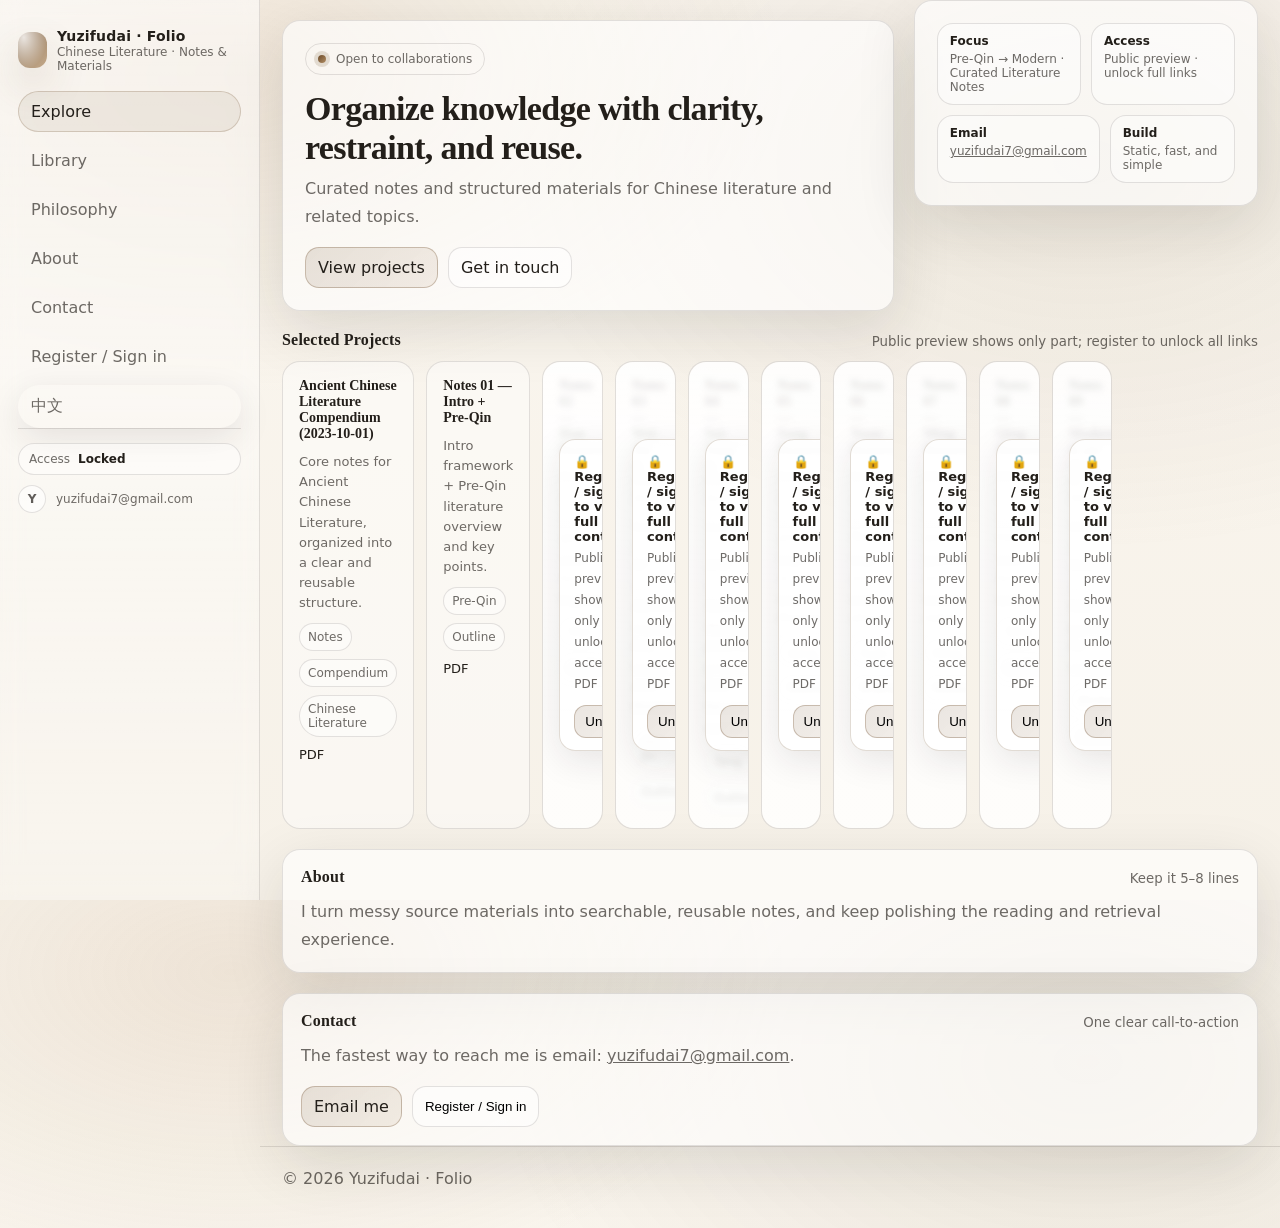
==== en/index.html @ 779128ca "Add philosophy shelf (mirrored open texts)" ====
<!doctype html>
<html lang="en">
  <head>
    <meta charset="utf-8" />
    <meta name="viewport" content="width=device-width, initial-scale=1" />
    <title>Yuzifudai · Folio</title>
    <meta name="description" content="Yuzifudai’s folio: curated notes and materials on Chinese literature, plus contact." />
    <link rel="stylesheet" href="../assets/css/main.css" />
  </head>
  <body>
    <a class="skip-link" href="#content">Skip to content</a>

    <div class="shell">
      <aside class="sidebar" aria-label="Sidebar navigation">
        <a class="brand" href="./">
          <div class="logo" aria-hidden="true"></div>
          <div>
            <strong>Yuzifudai · Folio</strong>
            <span>Chinese Literature · Notes & Materials</span>
          </div>
        </a>

        <nav class="side-nav" aria-label="Site navigation">
          <a class="active" href="#projects">Explore</a>
          <a href="./library.html">Library</a>
          <a href="./philo.html">Philosophy</a>
          <a href="#about">About</a>
          <a href="#contact">Contact</a>
          <button type="button" id="open-access">Register / Sign in</button>
          <a class="pill" href="../zh/" aria-label="Switch to Chinese">中文</a>
        </nav>

        <div class="side-meta">
          <div class="access-badge" aria-live="polite">
            <span>Access</span>
            <strong id="access-status">Locked</strong>
          </div>
          <a class="side-email" href="mailto:yuzifudai7@gmail.com">
            <span class="avatar" aria-hidden="true">Y</span>
            <span>yuzifudai7@gmail.com</span>
          </a>
        </div>
      </aside>

      <div class="page">
        <header class="topbar">
          <div class="wrap nav">
            <a class="brand" href="./">
              <div class="logo" aria-hidden="true"></div>
              <div>
                <strong>Yuzifudai · Folio</strong>
                <span>Chinese Literature · Notes & Materials</span>
              </div>
            </a>
            <nav class="navlinks">
              <a href="#projects">Projects</a>
              <a href="./library.html">Library</a>
              <a href="./philo.html">Philosophy</a>
              <a href="#about">About</a>
              <a href="#contact" class="pill">Contact</a>
              <a href="#access" class="pill" id="open-access-mobile">Register</a>
              <a href="../zh/" class="pill" aria-label="Switch to Chinese">中文</a>
            </nav>
          </div>
        </header>

        <main id="content" class="wrap">
          <div class="hero">
            <section class="card">
              <div class="kicker"><span class="kdot"></span> Open to collaborations</div>
              <h1>Organize knowledge with clarity, restraint, and reuse.</h1>
              <p>Curated notes and structured materials for Chinese literature and related topics.</p>
              <div class="cta">
                <a class="btn primary" href="#projects">View projects</a>
                <a class="btn" href="#contact">Get in touch</a>
              </div>
            </section>

            <aside class="card meta">
              <div class="row">
                <div class="chip">
                  <b>Focus</b>
                  <span>Pre-Qin → Modern · Curated Literature Notes</span>
                </div>
                <div class="chip">
                  <b>Access</b>
                  <span>Public preview · unlock full links</span>
                </div>
              </div>
              <div class="row">
                <div class="chip">
                  <b>Email</b>
                  <span><a href="mailto:yuzifudai7@gmail.com">yuzifudai7@gmail.com</a></span>
                </div>
                <div class="chip">
                  <b>Build</b>
                  <span>Static, fast, and simple</span>
                </div>
              </div>
            </aside>
          </div>

          <section id="projects">
            <div class="section-head">
              <h2>Selected Projects</h2>
              <small>Public preview shows only part; register to unlock all links</small>
            </div>
            <div class="grid" data-projects></div>
          </section>

          <section id="about" class="card" style="padding:18px">
            <div class="section-head">
              <h2>About</h2>
              <small>Keep it 5–8 lines</small>
            </div>
            <p>
              I turn messy source materials into searchable, reusable notes, and keep polishing the reading and
              retrieval experience.
            </p>
          </section>

          <section id="contact" class="card" style="padding:18px">
            <div class="section-head">
              <h2>Contact</h2>
              <small>One clear call-to-action</small>
            </div>
            <p>
              The fastest way to reach me is email:
              <a href="mailto:yuzifudai7@gmail.com">yuzifudai7@gmail.com</a>.
            </p>
            <div class="cta">
              <a class="btn primary" href="mailto:yuzifudai7@gmail.com">Email me</a>
              <button class="btn" type="button" id="open-access-cta">Register / Sign in</button>
            </div>
          </section>
        </main>

        <footer>
          <div class="wrap">
            <div>© <span id="y"></span> Yuzifudai · Folio</div>
          </div>
        </footer>
      </div>
    </div>

    <div class="modal" id="access-modal" role="dialog" aria-modal="true" aria-labelledby="access-title">
      <div class="modal-card">
        <h3 id="access-title">Register / Sign in to unlock full content</h3>
        <p class="hint">
          Note: This is a lightweight static “unlock” for display control, not strong security.
        </p>

        <div class="field">
          <label for="access-email">Email (optional)</label>
          <input id="access-email" type="email" autocomplete="email" placeholder="name@example.com" />
        </div>
        <div class="field">
          <label for="access-code">Access code</label>
          <input id="access-code" type="password" autocomplete="current-password" placeholder="Enter access code" />
        </div>

        <div class="modal-actions">
          <button class="btn primary" type="button" id="access-unlock">Unlock</button>
          <button class="btn" type="button" id="access-logout">Log out</button>
          <button class="btn" type="button" id="access-close">Close</button>
        </div>
        <div class="modal-note" id="access-message" aria-live="polite"></div>
      </div>
    </div>

    <script src="../assets/js/projects-data.js"></script>
    <script src="../assets/js/access-config.js"></script>
    <script src="../assets/js/site.js"></script>
    <script>
      document.getElementById("y").textContent = String(new Date().getFullYear());
    </script>
  </body>
</html>
---- assets/css/main.css ----
/* Warm editorial theme (static, fast) */
:root {
  --bg: #f6f1e8;
  --bg2: #fbf7f0;
  --card: rgba(255, 255, 255, 0.62);
  --text: #231f1a;
  --muted: rgba(35, 31, 26, 0.66);
  --border: rgba(35, 31, 26, 0.12);
  --shadow: 0 18px 60px rgba(35, 31, 26, 0.12);
  --shadow2: 0 10px 34px rgba(35, 31, 26, 0.10);
  --radius: 18px;
  --radius2: 14px;
  --accent: #6c4b2a;
  --accent2: #b08c62;
  --focus: rgba(108, 75, 42, 0.26);
}

* {
  box-sizing: border-box;
}
html,
body {
  height: 100%;
}
body {
  margin: 0;
  color: var(--text);
  background: radial-gradient(900px 520px at 18% 8%, rgba(176, 140, 98, 0.18), transparent 62%),
    radial-gradient(1000px 650px at 85% 18%, rgba(108, 75, 42, 0.10), transparent 60%),
    linear-gradient(180deg, var(--bg2), var(--bg));
  font-family: ui-sans-serif, system-ui, -apple-system, "Segoe UI", Roboto, Ubuntu, Cantarell, "Noto Sans",
    "Helvetica Neue", Arial, sans-serif;
}

a {
  color: inherit;
}
.wrap {
  max-width: 1040px;
  margin: 0 auto;
  padding: 0 22px;
}

.skip-link{
  position:absolute;left:-999px;top:8px;
  background:#fff;color:#000;padding:8px 12px;border-radius:10px;
}
.skip-link:focus{left:8px;z-index:10}

/* Layout */
.shell {
  display: grid;
  grid-template-columns: 260px 1fr;
  min-height: 100vh;
}
@media (max-width: 980px) {
  .shell {
    grid-template-columns: 1fr;
  }
}

.sidebar {
  position: sticky;
  top: 0;
  height: 100vh;
  padding: 26px 18px 18px;
  border-right: 1px solid var(--border);
  background: linear-gradient(180deg, rgba(255, 255, 255, 0.55), rgba(255, 255, 255, 0.20));
  backdrop-filter: blur(10px);
}
@media (max-width: 980px) {
  .sidebar {
    display: none;
  }
}

.page {
  min-width: 0;
}

.nav{
  display:flex;align-items:center;justify-content:space-between;
  padding:14px 0;gap:12px;
}
.brand{
  display:flex;align-items:center;gap:10px;text-decoration:none;
}
.logo{
  width:36px;height:36px;border-radius:12px;
  background: radial-gradient(80% 90% at 20% 15%, rgba(255, 255, 255, 0.85), rgba(255, 255, 255, 0.25)),
    linear-gradient(135deg, var(--accent), var(--accent2));
  box-shadow: 0 18px 40px rgba(108, 75, 42, 0.18);
}
.brand strong{font-size:14px;letter-spacing:.2px}
.brand span{display:block;color:var(--muted);font-size:12px}

/* Topbar (mobile) */
.topbar {
  position: sticky;
  top: 0;
  z-index: 5;
  background: rgba(251, 247, 240, 0.82);
  backdrop-filter: blur(10px);
  border-bottom: 1px solid var(--border);
}
@media (min-width: 981px) {
  .topbar {
    display: none;
  }
}

.navlinks {
  display: flex;
  align-items: center;
  gap: 10px;
  flex-wrap: wrap;
  justify-content: flex-end;
}
.navlinks a {
  text-decoration: none;
  padding: 8px 10px;
  border-radius: 999px;
  border: 1px solid transparent;
  color: var(--muted);
}
.navlinks a:hover {
  border-color: var(--border);
  color: var(--text);
}
.pill {
  border: 1px solid var(--border);
  background: rgba(255, 255, 255, 0.45);
  box-shadow: var(--shadow2);
}

/* Sidebar navigation */
.side-nav {
  margin-top: 18px;
  display: grid;
  gap: 8px;
}
.side-nav a,
.side-nav button {
  appearance: none;
  border: 1px solid transparent;
  background: transparent;
  text-align: left;
  cursor: pointer;
  font: inherit;
  color: var(--muted);
  padding: 10px 12px;
  border-radius: 999px;
  text-decoration: none;
}
.side-nav a:hover,
.side-nav button:hover {
  border-color: var(--border);
  color: var(--text);
  background: rgba(255, 255, 255, 0.45);
}
.side-nav .active {
  border-color: rgba(108, 75, 42, 0.22);
  background: rgba(108, 75, 42, 0.08);
  color: var(--text);
}
.side-meta {
  margin-top: auto;
  padding-top: 14px;
  border-top: 1px solid var(--border);
  display: grid;
  gap: 10px;
}
.side-email {
  display: flex;
  align-items: center;
  gap: 10px;
  color: var(--muted);
  font-size: 12px;
  text-decoration: none;
}
.side-email .avatar {
  width: 28px;
  height: 28px;
  border-radius: 999px;
  border: 1px solid var(--border);
  background: rgba(255, 255, 255, 0.55);
  display: grid;
  place-items: center;
  font-weight: 600;
  color: rgba(35, 31, 26, 0.72);
}
.access-badge {
  display: inline-flex;
  align-items: center;
  gap: 8px;
  padding: 8px 10px;
  border-radius: 999px;
  border: 1px solid var(--border);
  background: rgba(255, 255, 255, 0.42);
  color: var(--muted);
  font-size: 12px;
}
.access-badge strong {
  color: var(--text);
  font-weight: 650;
}

main {
  padding: 32px 0 52px;
}

.hero{
  display:grid;
  grid-template-columns:1.6fr .9fr;
  gap:20px;
  align-items:start;
}
@media (max-width: 900px){
  .hero{grid-template-columns:1fr}
}
.card{
  border:1px solid var(--border);
  background: var(--card);
  border-radius: var(--radius);
  box-shadow:var(--shadow);
}
.hero .card{padding:22px}
.kicker{
  display:inline-flex;align-items:center;gap:10px;
  padding:8px 12px;border-radius:999px;
  border:1px solid var(--border);
  color:var(--muted);font-size:12px;
}
.kdot{
  width:8px;height:8px;border-radius:999px;
  background: linear-gradient(135deg, var(--accent), var(--accent2));
  box-shadow: 0 0 0 4px rgba(108, 75, 42, 0.16);
}
h1 {
  margin: 14px 0 8px;
  font-size: 34px;
  line-height: 1.15;
  letter-spacing: -0.02em;
  font-family: ui-serif, Georgia, "Times New Roman", Times, "Noto Serif SC", "Songti SC", serif;
}
@media (max-width: 480px){h1{font-size:28px}}
p {
  margin: 0;
  color: var(--muted);
  line-height: 1.75;
}

.cta{display:flex;gap:10px;flex-wrap:wrap;margin-top:16px}
.btn{
  display:inline-flex;align-items:center;gap:10px;
  text-decoration:none;
  padding:10px 12px;border-radius:14px;
  border:1px solid var(--border);
  background: rgba(255, 255, 255, 0.50);
}
.btn.primary{
  border-color: rgba(108, 75, 42, 0.30);
  background: linear-gradient(135deg, rgba(108, 75, 42, 0.14), rgba(176, 140, 98, 0.12));
}
.btn:hover {
  transform: translateY(-1px);
}
.btn:focus-visible,
.side-nav a:focus-visible,
.side-nav button:focus-visible,
.navlinks a:focus-visible,
a:focus-visible {
  outline: 3px solid var(--focus);
  outline-offset: 2px;
  border-radius: 12px;
}

.meta{
  padding:18px;
  display:grid;gap:10px;
}
.meta .row{display:grid;grid-template-columns:1fr 1fr;gap:10px}
@media (max-width: 900px){.meta .row{grid-template-columns:1fr}}
.chip{
  padding:10px 12px;border-radius:16px;
  border:1px solid var(--border);
  background: rgba(255, 255, 255, 0.42);
}
.chip b{display:block;font-size:12px}
.chip span{display:block;color:var(--muted);font-size:12px;margin-top:4px}

section{margin-top:20px}
.section-head{display:flex;align-items:end;justify-content:space-between;gap:12px;margin:0 0 12px}
.section-head h2{
  margin:0;
  font-size:16px;
  letter-spacing:.2px;
  font-family: ui-serif, Georgia, "Times New Roman", Times, "Noto Serif SC", "Songti SC", serif;
}
.section-head small{color:var(--muted)}

.grid{
  display:grid;
  grid-template-columns:repeat(12, 1fr);
  gap:12px;
}
.col-6{grid-column:span 6}
.col-4{grid-column:span 4}
.col-12{grid-column:span 12}
@media (max-width: 900px){.col-6,.col-4{grid-column:span 12}}

.project{
  padding:16px;border-radius:18px;
  border:1px solid var(--border);
  background: rgba(255, 255, 255, 0.42);
  display:flex;flex-direction:column;gap:10px;
  position: relative;
}
.project h3{
  margin:0;
  font-size:14px;
  font-family: ui-serif, Georgia, "Times New Roman", Times, "Noto Serif SC", "Songti SC", serif;
}
.project .desc{color:var(--muted);font-size:13px;line-height:1.55}
.tags{display:flex;gap:8px;flex-wrap:wrap}
.tag{
  font-size:12px;color:var(--muted);
  padding:6px 8px;border-radius:999px;
  border:1px solid var(--border);
  background: rgba(255, 255, 255, 0.42);
}
.proj-links{display:flex;gap:10px;flex-wrap:wrap}
.proj-links a{color:var(--text);text-decoration:none;font-size:13px}
.proj-links a:hover{text-decoration:underline}

/* Locked overlay */
.project.locked {
  overflow: hidden;
}
.project.locked > :not(.lock-overlay) {
  filter: blur(3px);
  opacity: 0.70;
}
.lock-overlay {
  position: absolute;
  inset: 0;
  display: grid;
  place-items: center;
  padding: 16px;
  background: radial-gradient(420px 220px at 40% 30%, rgba(255, 255, 255, 0.92), rgba(255, 255, 255, 0.70));
  border-radius: 18px;
}
.lock-box {
  width: min(420px, 100%);
  border: 1px solid rgba(108, 75, 42, 0.20);
  background: rgba(255, 255, 255, 0.82);
  border-radius: 16px;
  box-shadow: var(--shadow2);
  padding: 14px 14px 12px;
}
.lock-box b {
  display: block;
  font-size: 13px;
  margin-bottom: 4px;
  color: var(--text);
}
.lock-box p {
  font-size: 12px;
  margin: 0 0 10px;
}
.lock-actions {
  display: flex;
  gap: 10px;
  flex-wrap: wrap;
}
.lock-actions .btn {
  padding: 8px 10px;
  border-radius: 12px;
}

/* Modal */
.modal {
  position: fixed;
  inset: 0;
  display: none;
  align-items: center;
  justify-content: center;
  padding: 18px;
  background: rgba(35, 31, 26, 0.30);
  backdrop-filter: blur(6px);
  z-index: 20;
}
.modal.open {
  display: flex;
}
.modal-card {
  width: min(520px, 100%);
  border: 1px solid rgba(35, 31, 26, 0.18);
  background: rgba(255, 255, 255, 0.86);
  border-radius: var(--radius);
  box-shadow: var(--shadow);
  padding: 18px;
}
.modal-card h3 {
  margin: 0 0 6px;
  font-size: 16px;
  font-family: ui-serif, Georgia, "Times New Roman", Times, "Noto Serif SC", "Songti SC", serif;
}
.modal-card .hint {
  margin: 0 0 14px;
  color: var(--muted);
  font-size: 12px;
}
.field {
  display: grid;
  gap: 6px;
  margin-top: 10px;
}
.field label {
  font-size: 12px;
  color: var(--muted);
}
.field input {
  width: 100%;
  padding: 10px 12px;
  border-radius: 14px;
  border: 1px solid rgba(35, 31, 26, 0.18);
  background: rgba(255, 255, 255, 0.70);
  font: inherit;
}
.modal-actions {
  display: flex;
  gap: 10px;
  flex-wrap: wrap;
  margin-top: 14px;
}
.modal-actions .btn {
  cursor: pointer;
  font: inherit;
}
.modal-note {
  margin-top: 12px;
  color: var(--muted);
  font-size: 12px;
}

/* Library */
.library {
  display: grid;
  grid-template-columns: 360px minmax(0, 1fr);
  gap: 22px;
  align-items: start;
}
@media (max-width: 980px) {
  .library {
    grid-template-columns: 1fr;
  }
}
.panel {
  border: 1px solid var(--border);
  background: rgba(255, 255, 255, 0.62);
  border-radius: var(--radius);
  box-shadow: var(--shadow2);
  padding: 16px;
}
.panel.viewer {
  padding: 20px 24px;
}
.panel h3 {
  margin: 0 0 10px;
  font-size: 18px;
  font-family: ui-serif, Georgia, "Times New Roman", Times, "Noto Serif SC", "Songti SC", serif;
}
.ink-illus {
  width: 100%;
  height: auto;
  display: block;
  margin: 2px 0 12px;
  opacity: 0.92;
}
.ink-illus-wrap {
  border: 1px solid var(--border);
  background: rgba(255, 255, 255, 0.55);
  border-radius: 18px;
  padding: 10px 12px;
  box-shadow: 0 12px 34px rgba(35, 31, 26, 0.06);
}
.ink-illus-caption {
  margin-top: 6px;
  font-size: 12px;
  color: var(--muted);
}
.qa-box {
  display: grid;
  gap: 8px;
}
.qa-input {
  min-height: 82px;
  width: 100%;
  padding: 10px 12px;
  border-radius: 14px;
  border: 1px solid rgba(35, 31, 26, 0.18);
  background: rgba(255, 255, 255, 0.7);
  font: inherit;
  resize: vertical;
}
.qa-answer {
  border: 1px solid var(--border);
  border-radius: 14px;
  padding: 10px 12px;
  background: rgba(255, 255, 255, 0.46);
  color: var(--muted);
  font-size: 13px;
  line-height: 1.65;
}
.qa-title {
  color: var(--text);
  font-weight: 600;
  margin-bottom: 6px;
}
.qa-body p {
  margin: 0 0 8px;
}
.qa-refs {
  margin-top: 6px;
  color: var(--muted);
  font-size: 12px;
}
.chips {
  display: flex;
  gap: 10px;
  flex-wrap: wrap;
}
.chip-btn {
  appearance: none;
  border: 1px solid var(--border);
  background: rgba(255, 255, 255, 0.46);
  color: var(--muted);
  padding: 9px 12px;
  border-radius: 999px;
  cursor: pointer;
  font: inherit;
  font-size: 12px;
}
.chip-btn.active {
  border-color: rgba(108, 75, 42, 0.25);
  background: rgba(108, 75, 42, 0.08);
  color: var(--text);
}
.doc-list {
  display: grid;
  gap: 8px;
  margin-top: 14px;
  max-height: 260px;
  overflow: auto;
  padding-right: 4px;
}
.doc-btn {
  appearance: none;
  border: 1px solid var(--border);
  background: rgba(255, 255, 255, 0.46);
  border-radius: 16px;
  padding: 10px 12px;
  cursor: pointer;
  text-align: left;
  box-shadow: 0 10px 30px rgba(35, 31, 26, 0.06);
}
.doc-btn b {
  display: block;
  font-size: 13px;
  font-family: ui-serif, Georgia, "Times New Roman", Times, "Noto Serif SC", "Songti SC", serif;
}
.doc-btn span {
  display: block;
  font-size: 12px;
  color: var(--muted);
  margin-top: 4px;
}
.doc-btn.active {
  border-color: rgba(108, 75, 42, 0.25);
  background: rgba(255, 255, 255, 0.74);
}
.viewer {
  min-height: 560px;
}
.viewer-head {
  display: flex;
  align-items: center;
  justify-content: space-between;
  gap: 14px;
  margin-bottom: 14px;
}
.viewer-head h2 {
  margin: 0;
  font-size: 26px;
  line-height: 1.2;
  font-family: ui-serif, Georgia, "Times New Roman", Times, "Noto Serif SC", "Songti SC", serif;
}
.pager {
  display: flex;
  gap: 8px;
  align-items: center;
  flex-wrap: wrap;
}
.pager .btn {
  padding: 8px 10px;
}
.pager .btn[disabled] {
  opacity: 0.55;
  cursor: not-allowed;
}
.viewer-text {
  margin: 0 0 14px;
  white-space: pre-wrap;
  word-break: break-word;
  font-family: ui-serif, Georgia, "Times New Roman", Times, "Noto Serif SC", "Songti SC", serif;
  font-size: 20px;
  line-height: 1.95;
  letter-spacing: 0.01em;
  color: rgba(35, 31, 26, 0.88);
  border-left: 2px solid rgba(108, 75, 42, 0.18);
  padding-left: 12px;
}
.viewer-hint p {
  margin: 0 0 10px;
}
.reader-article {
  max-width: 1060px;
}
.term-hl {
  background: linear-gradient(transparent 60%, rgba(176, 140, 98, 0.4) 0);
  color: #231f1a;
  padding: 0 2px;
  border-radius: 3px;
}
.philo-toc {
  margin-bottom: 12px;
  color: var(--muted);
  font-size: 12px;
  line-height: 1.6;
}
.toc-chip {
  display: inline-block;
  margin: 4px 6px 0 0;
  padding: 6px 10px;
  border-radius: 999px;
  border: 1px solid var(--border);
  background: rgba(255, 255, 255, 0.55);
  color: rgba(35, 31, 26, 0.72);
}
.topic-intro {
  border: 1px solid rgba(108, 75, 42, 0.18);
  background: rgba(255, 255, 255, 0.78);
  border-radius: 18px;
  padding: 16px;
}
.topic-intro-head {
  display: flex;
  align-items: center;
  gap: 10px;
  margin-bottom: 8px;
}
.topic-intro-head h3 {
  margin: 0;
  font-size: 24px;
  font-family: ui-serif, Georgia, "Times New Roman", Times, "Noto Serif SC", "Songti SC", serif;
}
.topic-badge {
  border: 1px solid rgba(108, 75, 42, 0.24);
  background: rgba(108, 75, 42, 0.1);
  border-radius: 999px;
  padding: 4px 10px;
  font-size: 12px;
}
.topic-meta {
  color: var(--muted);
  font-size: 13px;
  margin-bottom: 8px;
}
.topic-illus img {
  width: 100%;
  max-width: 480px;
  display: block;
}
.topic-illus p {
  margin: 6px 0 12px;
  color: var(--muted);
  font-size: 12px;
}
.topic-summary {
  margin-bottom: 10px;
}
.topic-snippets p {
  margin: 0 0 8px;
  line-height: 1.7;
}
.topic-enter {
  margin-top: 8px;
}
.viewer-locked {
  padding: 22px;
  display: grid;
  place-items: center;
}
.search-row {
  display: flex;
  gap: 10px;
  align-items: center;
  flex-wrap: wrap;
  margin-top: 12px;
}
.search-row input {
  flex: 1;
  min-width: 220px;
  padding: 10px 12px;
  border-radius: 14px;
  border: 1px solid rgba(35, 31, 26, 0.18);
  background: rgba(255, 255, 255, 0.70);
  font: inherit;
}
.search-hits {
  margin-top: 8px;
  color: var(--muted);
  font-size: 12px;
}

footer {
  padding: 22px 0 40px;
  color: var(--muted);
  border-top: 1px solid var(--border);
}
footer a {
  color: var(--text);
}
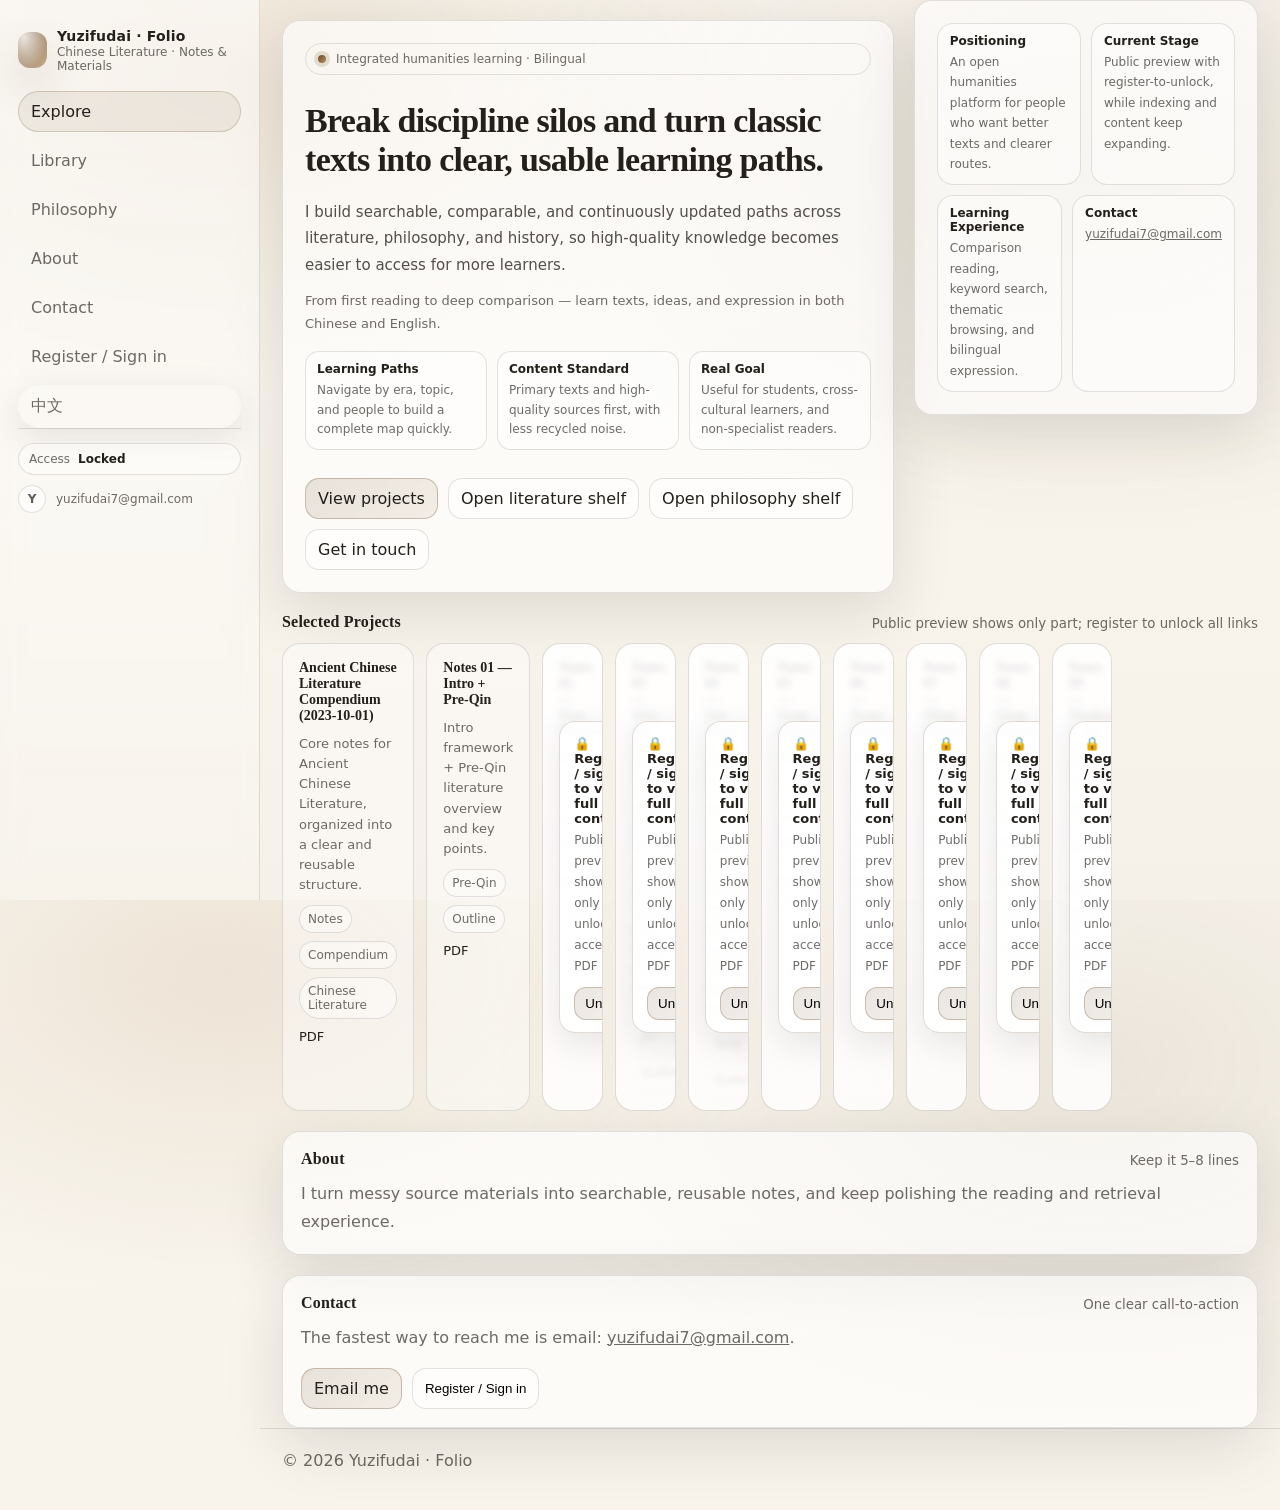
==== commit 88715e59: "feat(home): upgrade bilingual hero section" ====
--- a/en/index.html
+++ b/en/index.html
@@ -66,35 +66,57 @@
 
         <main id="content" class="wrap">
           <div class="hero">
-            <section class="card">
-              <div class="kicker"><span class="kdot"></span> Open to collaborations</div>
-              <h1>Organize knowledge with clarity, restraint, and reuse.</h1>
-              <p>Curated notes and structured materials for Chinese literature and related topics.</p>
+            <section class="card hero-main">
+              <div class="kicker"><span class="kdot"></span> Integrated humanities learning · Bilingual</div>
+              <h1>Break discipline silos and turn classic texts into clear, usable learning paths.</h1>
+              <p class="hero-lead">
+                I build searchable, comparable, and continuously updated paths across literature, philosophy, and history,
+                so high-quality knowledge becomes easier to access for more learners.
+              </p>
+              <p class="hero-subline">From first reading to deep comparison — learn texts, ideas, and expression in both Chinese and English.</p>
+
+              <div class="hero-focus" aria-label="Core directions">
+                <div class="focus-item">
+                  <b>Learning Paths</b>
+                  <span>Navigate by era, topic, and people to build a complete map quickly.</span>
+                </div>
+                <div class="focus-item">
+                  <b>Content Standard</b>
+                  <span>Primary texts and high-quality sources first, with less recycled noise.</span>
+                </div>
+                <div class="focus-item">
+                  <b>Real Goal</b>
+                  <span>Useful for students, cross-cultural learners, and non-specialist readers.</span>
+                </div>
+              </div>
+
               <div class="cta">
                 <a class="btn primary" href="#projects">View projects</a>
+                <a class="btn" href="./library.html">Open literature shelf</a>
+                <a class="btn" href="./philo.html">Open philosophy shelf</a>
                 <a class="btn" href="#contact">Get in touch</a>
               </div>
             </section>
 
-            <aside class="card meta">
+            <aside class="card meta hero-side">
               <div class="row">
                 <div class="chip">
-                  <b>Focus</b>
-                  <span>Pre-Qin → Modern · Curated Literature Notes</span>
-                </div>
-                <div class="chip">
-                  <b>Access</b>
-                  <span>Public preview · unlock full links</span>
+                  <b>Positioning</b>
+                  <span>An open humanities platform for people who want better texts and clearer routes.</span>
+                </div>
+                <div class="chip">
+                  <b>Current Stage</b>
+                  <span>Public preview with register-to-unlock, while indexing and content keep expanding.</span>
                 </div>
               </div>
               <div class="row">
                 <div class="chip">
-                  <b>Email</b>
+                  <b>Learning Experience</b>
+                  <span>Comparison reading, keyword search, thematic browsing, and bilingual expression.</span>
+                </div>
+                <div class="chip">
+                  <b>Contact</b>
                   <span><a href="mailto:yuzifudai7@gmail.com">yuzifudai7@gmail.com</a></span>
-                </div>
-                <div class="chip">
-                  <b>Build</b>
-                  <span>Static, fast, and simple</span>
                 </div>
               </div>
             </aside>
--- a/assets/css/main.css
+++ b/assets/css/main.css
@@ -225,6 +225,44 @@
   box-shadow:var(--shadow);
 }
 .hero .card{padding:22px}
+.hero-main{
+  display:grid;
+  gap:12px;
+}
+.hero-lead{
+  font-size:15px;
+  color: rgba(35, 31, 26, 0.78);
+}
+.hero-subline{
+  font-size:13px;
+  color: var(--muted);
+}
+.hero-focus{
+  display:grid;
+  grid-template-columns:repeat(3, minmax(0, 1fr));
+  gap:10px;
+  margin-top:4px;
+}
+@media (max-width: 760px){
+  .hero-focus{grid-template-columns:1fr}
+}
+.focus-item{
+  padding:10px 11px;
+  border-radius:14px;
+  border:1px solid var(--border);
+  background: rgba(255, 255, 255, 0.45);
+}
+.focus-item b{
+  display:block;
+  font-size:12px;
+}
+.focus-item span{
+  display:block;
+  margin-top:5px;
+  font-size:12px;
+  line-height:1.6;
+  color: var(--muted);
+}
 .kicker{
   display:inline-flex;align-items:center;gap:10px;
   padding:8px 12px;border-radius:999px;
@@ -278,6 +316,9 @@
 .meta{
   padding:18px;
   display:grid;gap:10px;
+}
+.hero-side .chip span{
+  line-height:1.7;
 }
 .meta .row{display:grid;grid-template-columns:1fr 1fr;gap:10px}
 @media (max-width: 900px){.meta .row{grid-template-columns:1fr}}
@@ -648,6 +689,51 @@
   background: rgba(255, 255, 255, 0.55);
   color: rgba(35, 31, 26, 0.72);
 }
+.branch-strip {
+  display: flex;
+  gap: 8px;
+  margin: 8px 0 12px;
+  flex-wrap: wrap;
+}
+.branch-btn {
+  appearance: none;
+  border: 1px solid var(--border);
+  background: rgba(255, 255, 255, 0.58);
+  border-radius: 999px;
+  padding: 7px 11px;
+  cursor: pointer;
+  color: var(--muted);
+}
+.branch-btn.active {
+  border-color: rgba(108, 75, 42, 0.30);
+  color: var(--text);
+  background: rgba(108, 75, 42, 0.10);
+}
+.mode-switch {
+  display: flex;
+  align-items: center;
+  gap: 10px;
+  flex-wrap: wrap;
+  margin-bottom: 10px;
+}
+.mode-btn {
+  appearance: none;
+  border: 1px solid var(--border);
+  background: rgba(255, 255, 255, 0.56);
+  border-radius: 999px;
+  padding: 7px 12px;
+  cursor: pointer;
+  color: var(--muted);
+}
+.mode-btn.active {
+  border-color: rgba(108, 75, 42, 0.30);
+  color: var(--text);
+  background: rgba(108, 75, 42, 0.10);
+}
+.translate-note {
+  font-size: 12px;
+  color: var(--muted);
+}
 .topic-intro {
   border: 1px solid rgba(108, 75, 42, 0.18);
   background: rgba(255, 255, 255, 0.78);
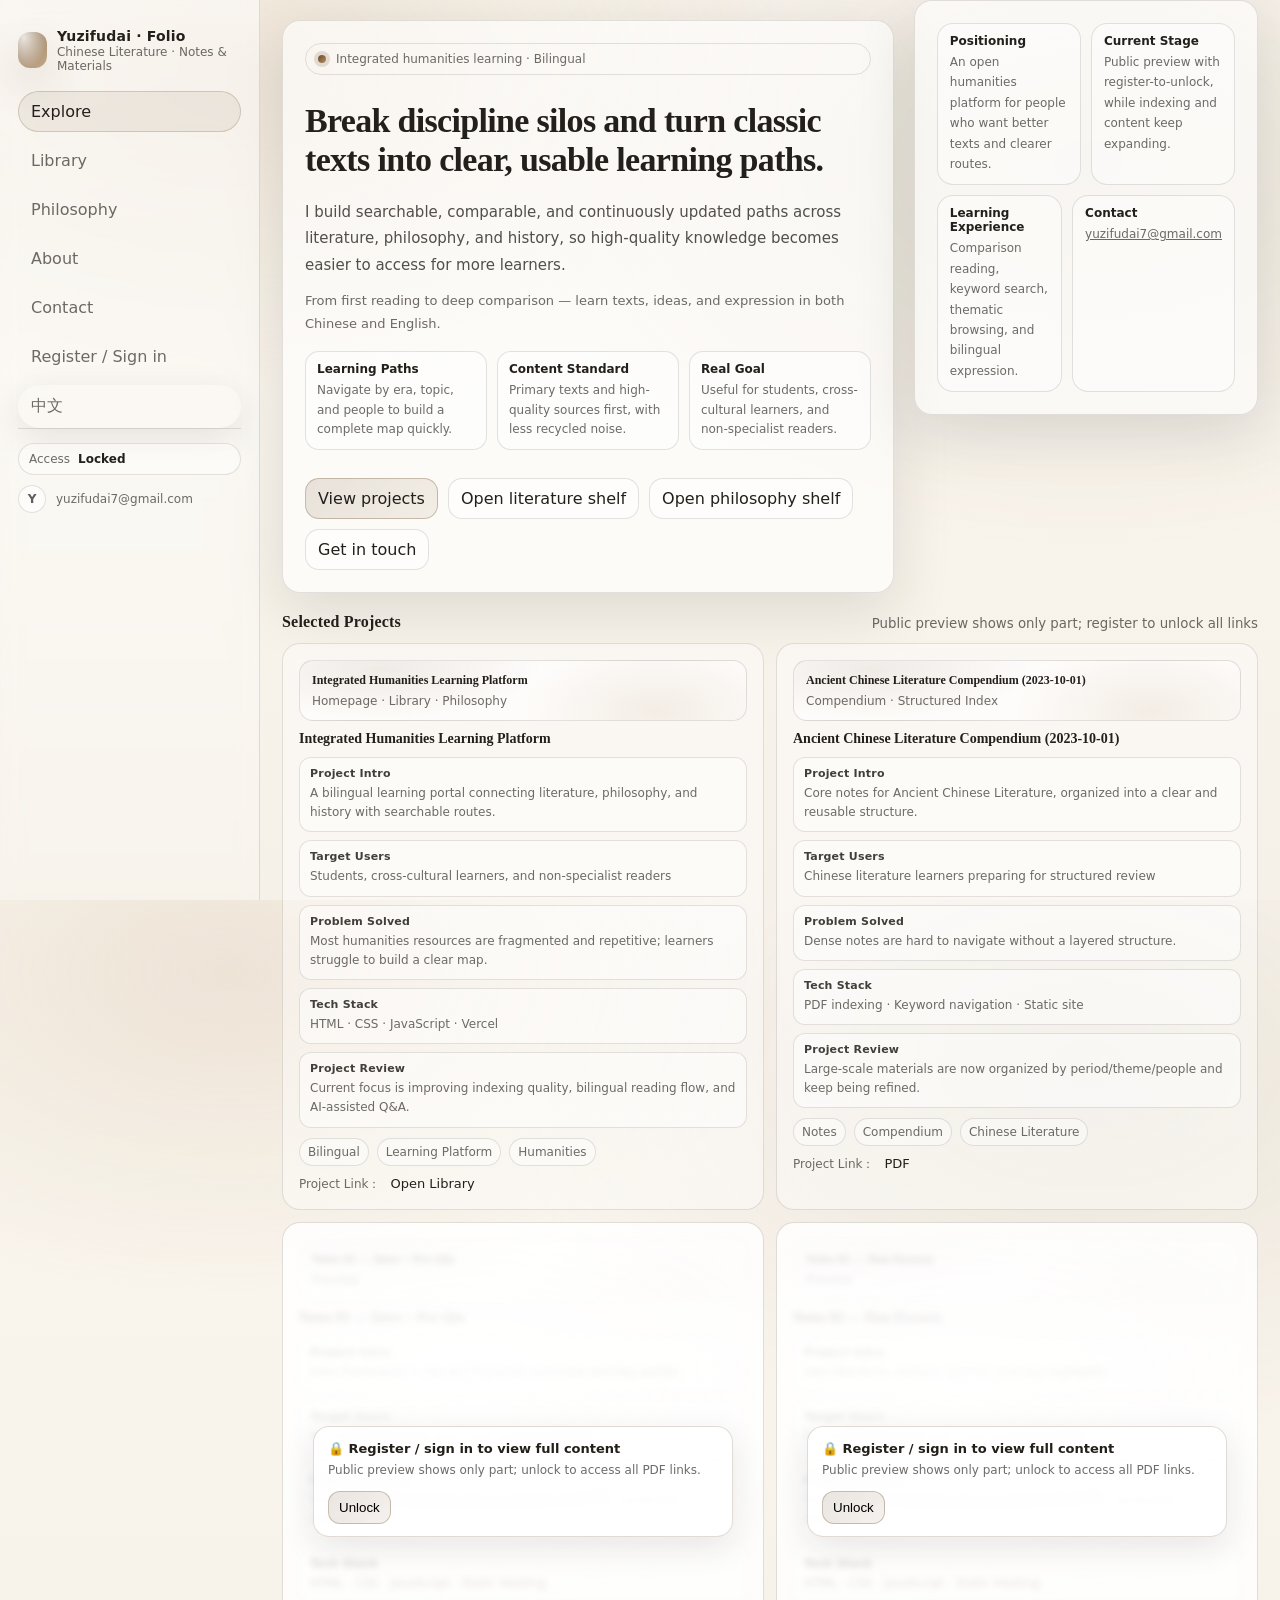
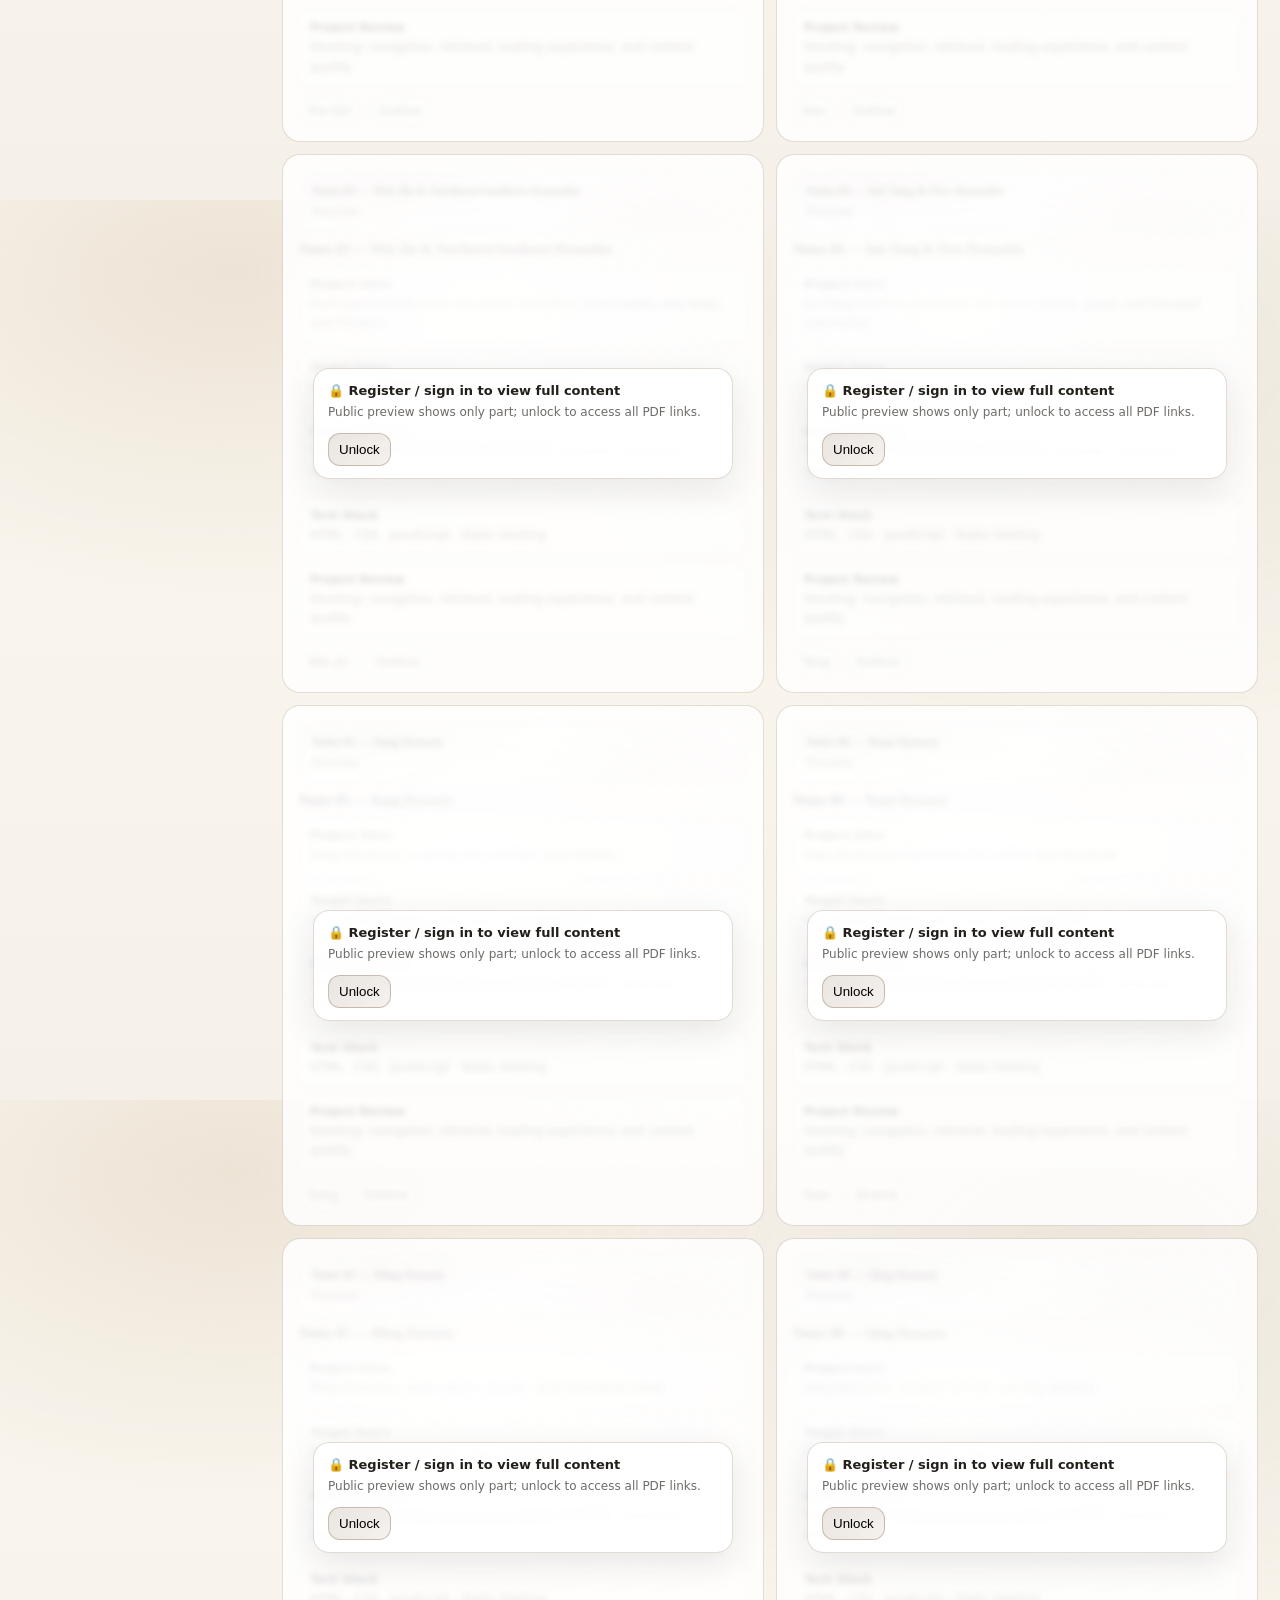
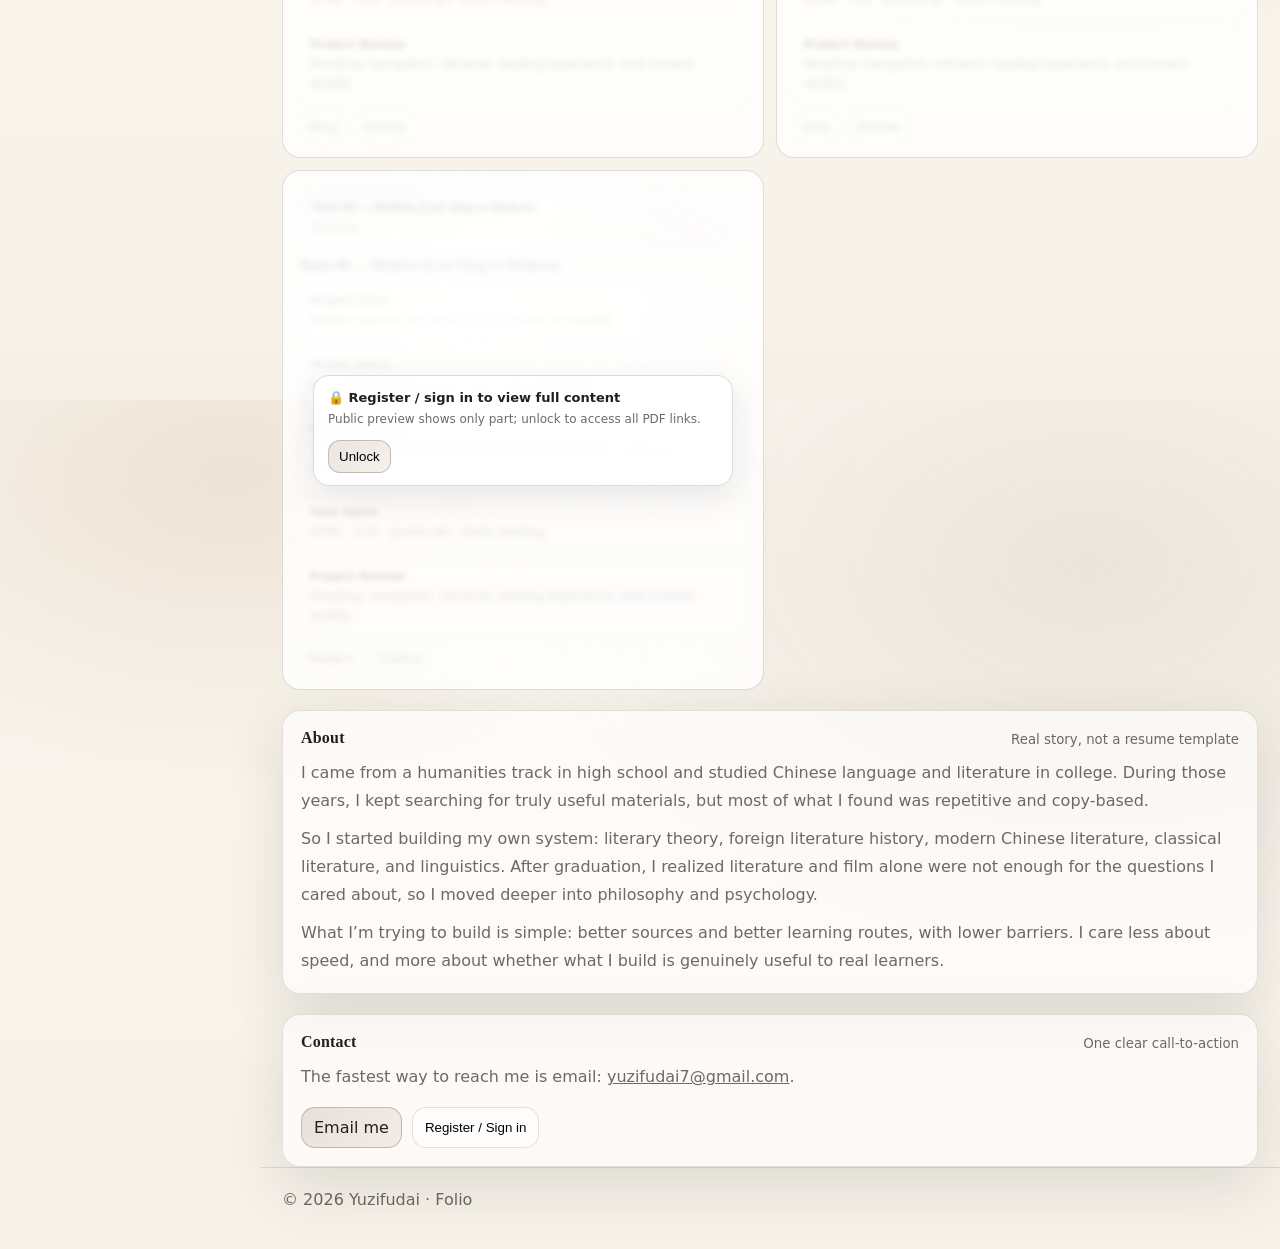
==== commit 0c854d85: "feat(home): add natural about copy and richer project card template" ====
--- a/en/index.html
+++ b/en/index.html
@@ -133,12 +133,24 @@
           <section id="about" class="card" style="padding:18px">
             <div class="section-head">
               <h2>About</h2>
-              <small>Keep it 5–8 lines</small>
-            </div>
-            <p>
-              I turn messy source materials into searchable, reusable notes, and keep polishing the reading and
-              retrieval experience.
-            </p>
+              <small>Real story, not a resume template</small>
+            </div>
+            <div class="about-copy">
+              <p>
+                I came from a humanities track in high school and studied Chinese language and literature in college.
+                During those years, I kept searching for truly useful materials, but most of what I found was repetitive
+                and copy-based.
+              </p>
+              <p>
+                So I started building my own system: literary theory, foreign literature history, modern Chinese
+                literature, classical literature, and linguistics. After graduation, I realized literature and film alone
+                were not enough for the questions I cared about, so I moved deeper into philosophy and psychology.
+              </p>
+              <p>
+                What I’m trying to build is simple: better sources and better learning routes, with lower barriers. I
+                care less about speed, and more about whether what I build is genuinely useful to real learners.
+              </p>
+            </div>
           </section>
 
           <section id="contact" class="card" style="padding:18px">
--- a/assets/css/main.css
+++ b/assets/css/main.css
@@ -363,6 +363,49 @@
   font-family: ui-serif, Georgia, "Times New Roman", Times, "Noto Serif SC", "Songti SC", serif;
 }
 .project .desc{color:var(--muted);font-size:13px;line-height:1.55}
+.project-cover{
+  border:1px solid var(--border);
+  border-radius:14px;
+  padding:12px;
+  background:
+    radial-gradient(260px 80px at 18% 15%, rgba(108, 75, 42, 0.10), transparent 62%),
+    radial-gradient(240px 120px at 80% 85%, rgba(176, 140, 98, 0.14), transparent 58%),
+    rgba(255, 255, 255, 0.62);
+}
+.project-cover b{
+  display:block;
+  font-size:12px;
+  font-family: ui-serif, Georgia, "Times New Roman", Times, "Noto Serif SC", "Songti SC", serif;
+}
+.project-cover span{
+  display:block;
+  margin-top:6px;
+  font-size:12px;
+  color:var(--muted);
+}
+.project-facts{
+  display:grid;
+  gap:8px;
+}
+.fact{
+  border:1px solid var(--border);
+  border-radius:12px;
+  padding:9px 10px;
+  background: rgba(255, 255, 255, 0.48);
+}
+.fact b{
+  display:block;
+  font-size:11px;
+  letter-spacing:.2px;
+  color:rgba(35,31,26,.86);
+}
+.fact span{
+  display:block;
+  margin-top:4px;
+  font-size:12px;
+  line-height:1.6;
+  color:var(--muted);
+}
 .tags{display:flex;gap:8px;flex-wrap:wrap}
 .tag{
   font-size:12px;color:var(--muted);
@@ -371,8 +414,17 @@
   background: rgba(255, 255, 255, 0.42);
 }
 .proj-links{display:flex;gap:10px;flex-wrap:wrap}
+.proj-links-title{
+  font-size:12px;
+  color:var(--muted);
+}
 .proj-links a{color:var(--text);text-decoration:none;font-size:13px}
 .proj-links a:hover{text-decoration:underline}
+
+.about-copy{
+  display:grid;
+  gap:10px;
+}
 
 /* Locked overlay */
 .project.locked {
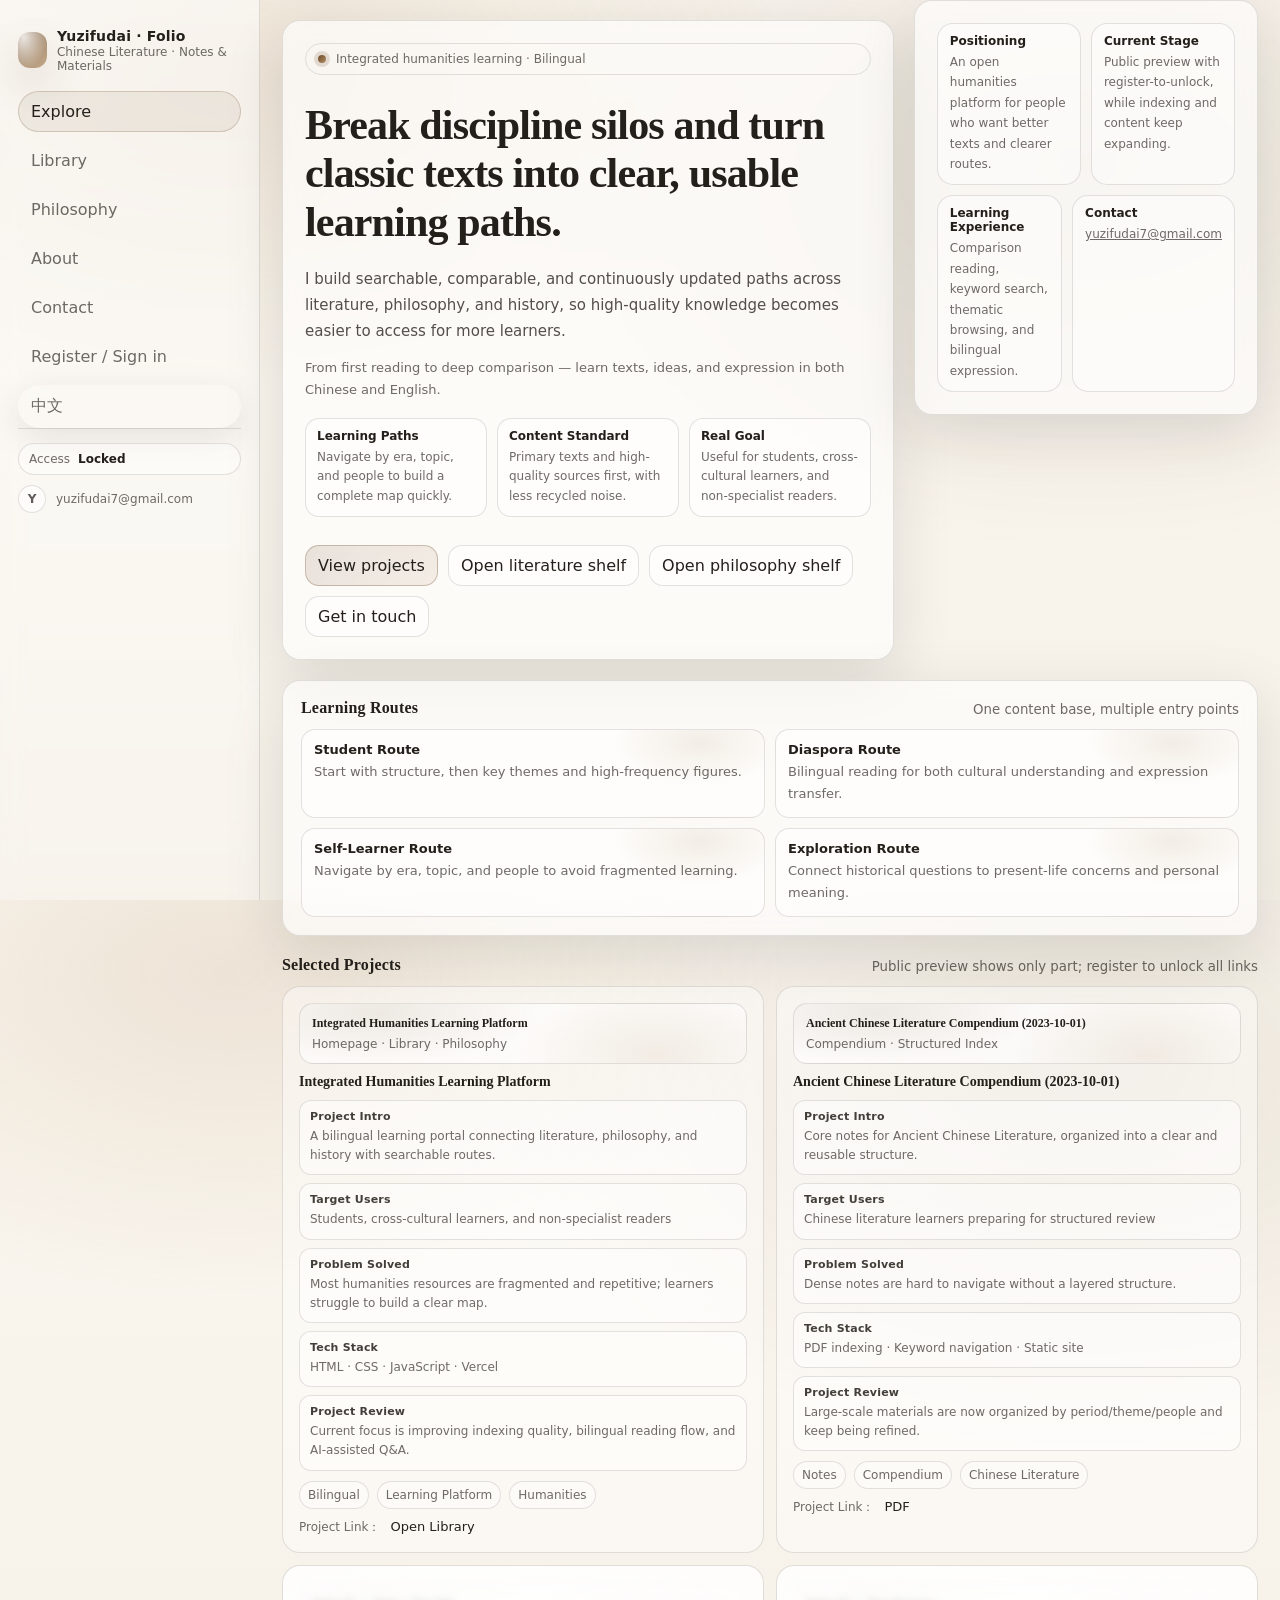
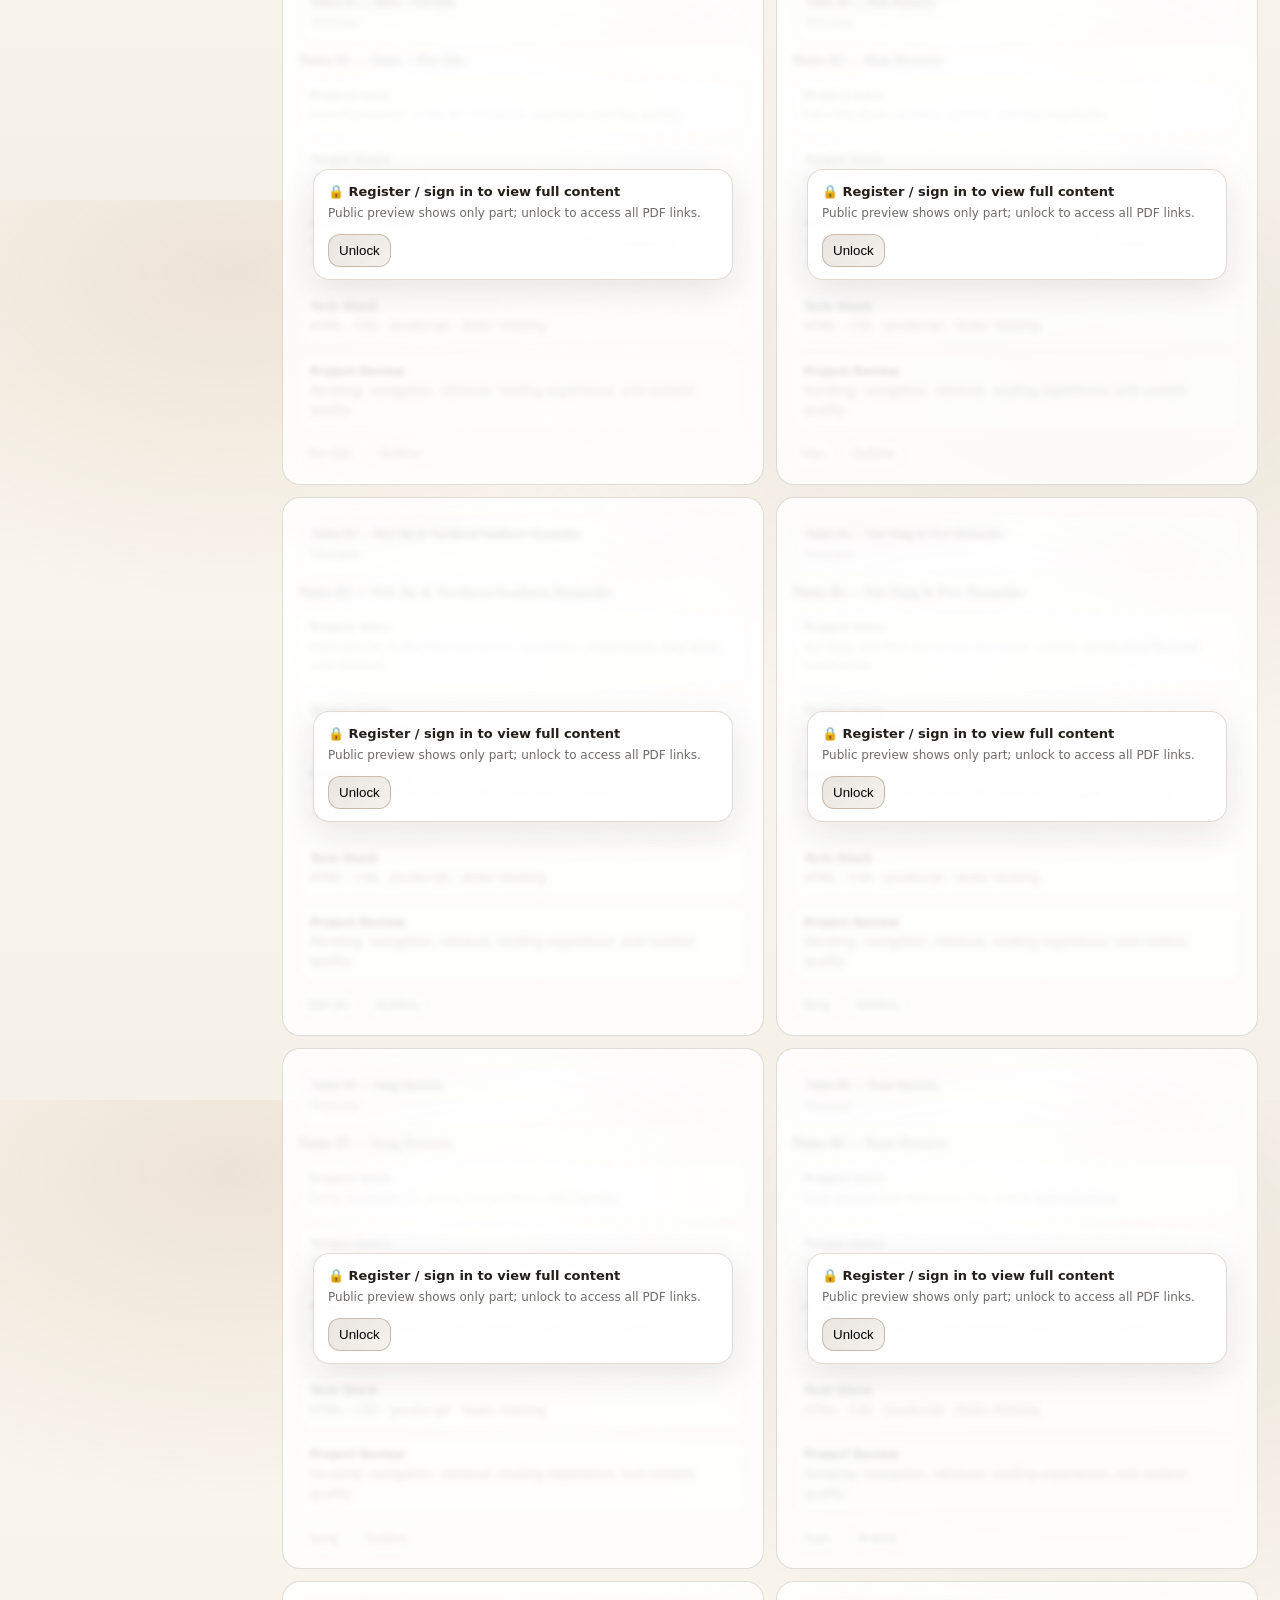
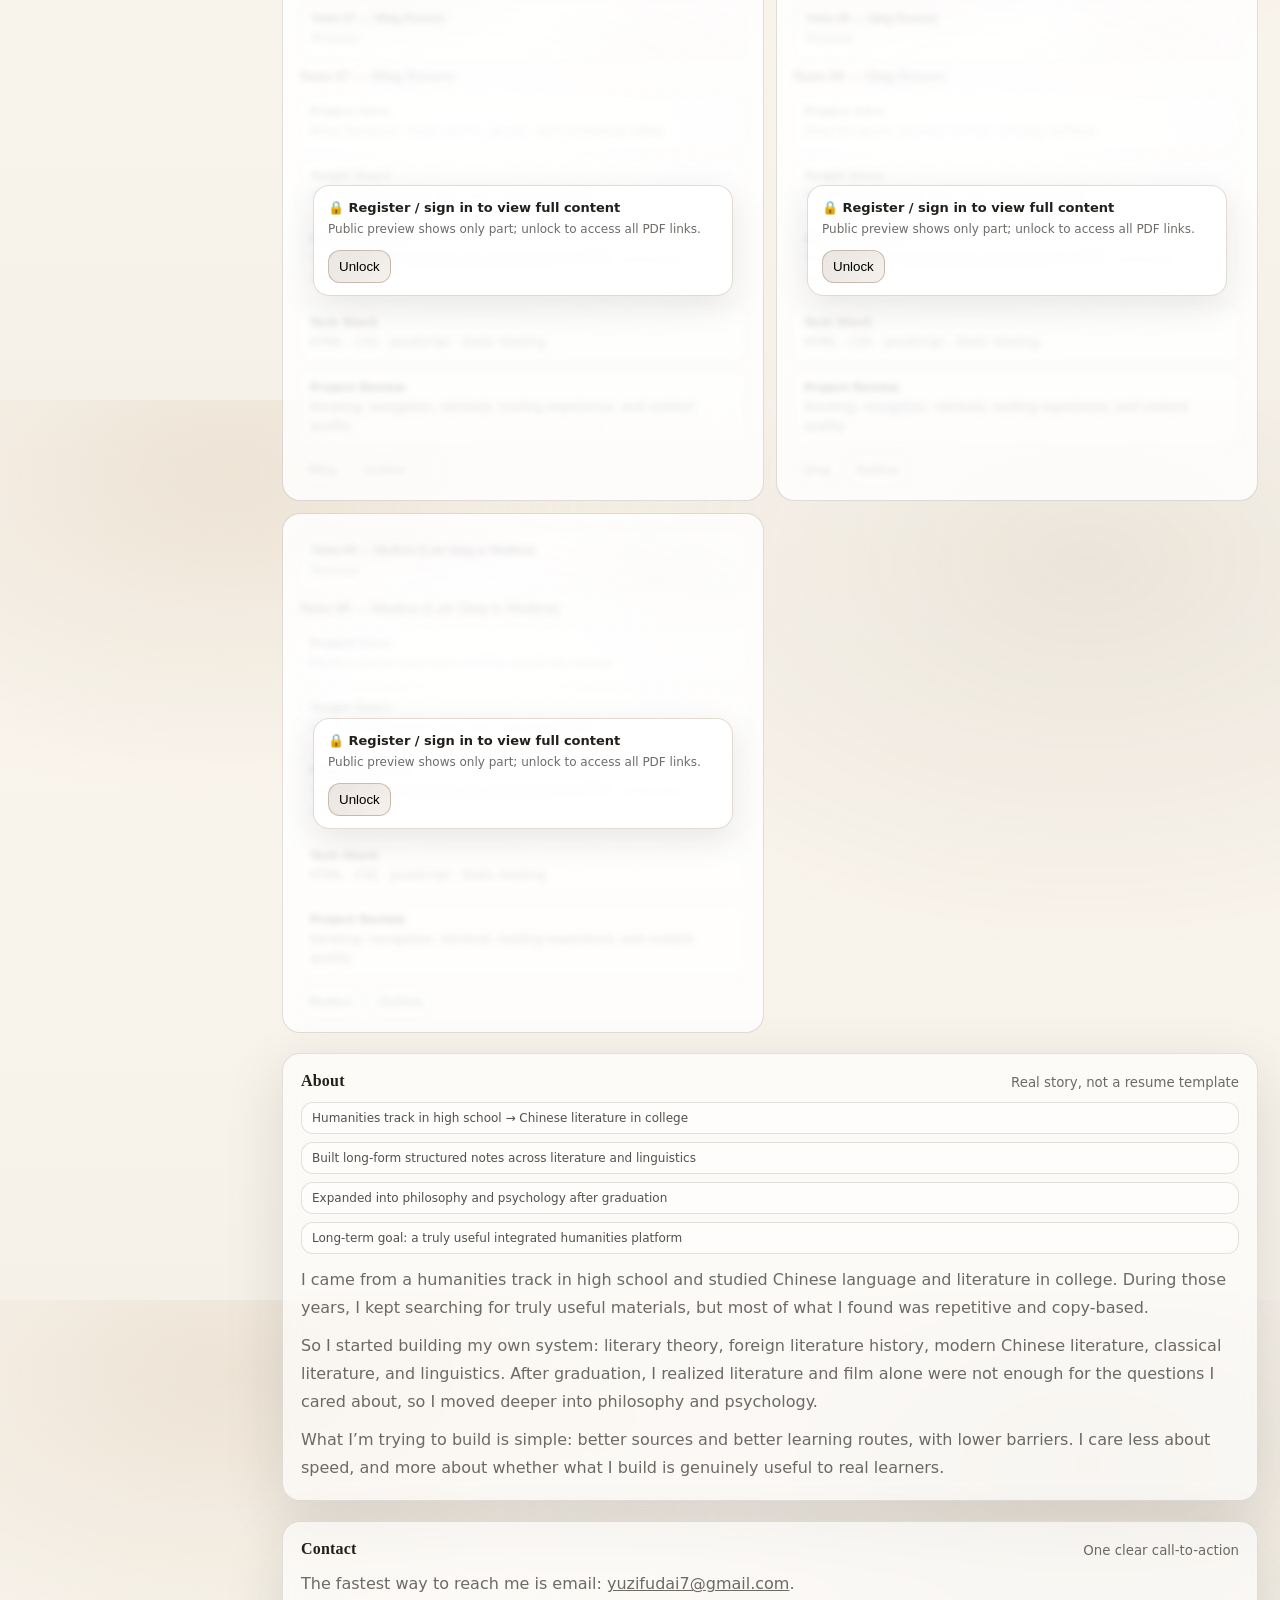
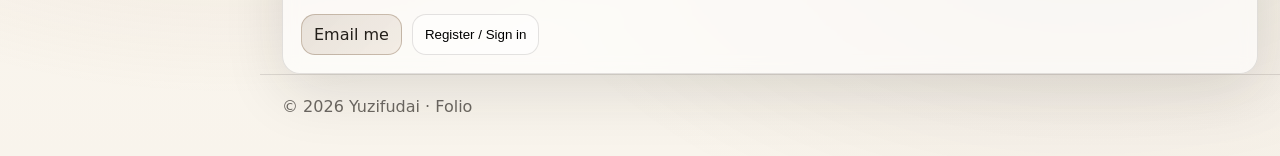
==== commit 1df96605: "feat(design): refine homepage layout and visual hierarchy" ====
--- a/en/index.html
+++ b/en/index.html
@@ -122,6 +122,31 @@
             </aside>
           </div>
 
+          <section class="card pathway-panel">
+            <div class="section-head">
+              <h2>Learning Routes</h2>
+              <small>One content base, multiple entry points</small>
+            </div>
+            <div class="pathway-grid">
+              <article class="pathway-item">
+                <b>Student Route</b>
+                <p>Start with structure, then key themes and high-frequency figures.</p>
+              </article>
+              <article class="pathway-item">
+                <b>Diaspora Route</b>
+                <p>Bilingual reading for both cultural understanding and expression transfer.</p>
+              </article>
+              <article class="pathway-item">
+                <b>Self-Learner Route</b>
+                <p>Navigate by era, topic, and people to avoid fragmented learning.</p>
+              </article>
+              <article class="pathway-item">
+                <b>Exploration Route</b>
+                <p>Connect historical questions to present-life concerns and personal meaning.</p>
+              </article>
+            </div>
+          </section>
+
           <section id="projects">
             <div class="section-head">
               <h2>Selected Projects</h2>
@@ -134,6 +159,12 @@
             <div class="section-head">
               <h2>About</h2>
               <small>Real story, not a resume template</small>
+            </div>
+            <div class="about-journey">
+              <span>Humanities track in high school → Chinese literature in college</span>
+              <span>Built long-form structured notes across literature and linguistics</span>
+              <span>Expanded into philosophy and psychology after graduation</span>
+              <span>Long-term goal: a truly useful integrated humanities platform</span>
             </div>
             <div class="about-copy">
               <p>
--- a/assets/css/main.css
+++ b/assets/css/main.css
@@ -30,6 +30,11 @@
     linear-gradient(180deg, var(--bg2), var(--bg));
   font-family: ui-sans-serif, system-ui, -apple-system, "Segoe UI", Roboto, Ubuntu, Cantarell, "Noto Sans",
     "Helvetica Neue", Arial, sans-serif;
+  text-rendering: optimizeLegibility;
+}
+::selection {
+  background: rgba(108, 75, 42, 0.24);
+  color: var(--text);
 }
 
 a {
@@ -223,6 +228,7 @@
   background: var(--card);
   border-radius: var(--radius);
   box-shadow:var(--shadow);
+  backdrop-filter: blur(8px);
 }
 .hero .card{padding:22px}
 .hero-main{
@@ -276,7 +282,7 @@
 }
 h1 {
   margin: 14px 0 8px;
-  font-size: 34px;
+  font-size: clamp(30px, 4vw, 42px);
   line-height: 1.15;
   letter-spacing: -0.02em;
   font-family: ui-serif, Georgia, "Times New Roman", Times, "Noto Serif SC", "Songti SC", serif;
@@ -345,6 +351,34 @@
   grid-template-columns:repeat(12, 1fr);
   gap:12px;
 }
+.pathway-panel{
+  padding:18px;
+}
+.pathway-grid{
+  display:grid;
+  grid-template-columns:repeat(2, minmax(0, 1fr));
+  gap:10px;
+}
+@media (max-width: 860px){
+  .pathway-grid{grid-template-columns:1fr}
+}
+.pathway-item{
+  border:1px solid var(--border);
+  border-radius:14px;
+  padding:12px;
+  background:
+    radial-gradient(120px 60px at 86% 14%, rgba(176, 140, 98, 0.14), transparent 72%),
+    rgba(255, 255, 255, 0.50);
+}
+.pathway-item b{
+  display:block;
+  font-size:13px;
+  margin-bottom:4px;
+}
+.pathway-item p{
+  font-size:13px;
+  line-height:1.7;
+}
 .col-6{grid-column:span 6}
 .col-4{grid-column:span 4}
 .col-12{grid-column:span 12}
@@ -356,6 +390,12 @@
   background: rgba(255, 255, 255, 0.42);
   display:flex;flex-direction:column;gap:10px;
   position: relative;
+  transition: transform .18s ease, box-shadow .18s ease, border-color .18s ease;
+}
+.project:hover{
+  transform: translateY(-2px);
+  box-shadow: 0 16px 40px rgba(35, 31, 26, 0.10);
+  border-color: rgba(108, 75, 42, 0.24);
 }
 .project h3{
   margin:0;
@@ -424,6 +464,20 @@
 .about-copy{
   display:grid;
   gap:10px;
+}
+.about-journey{
+  display:grid;
+  gap:8px;
+  margin-bottom:12px;
+}
+.about-journey span{
+  display:block;
+  padding:8px 10px;
+  border-radius:12px;
+  border:1px solid var(--border);
+  background: rgba(255,255,255,.46);
+  color: rgba(35, 31, 26, 0.78);
+  font-size:12px;
 }
 
 /* Locked overlay */
@@ -870,3 +924,10 @@
 footer a {
   color: var(--text);
 }
+@media (prefers-reduced-motion: reduce) {
+  * {
+    scroll-behavior: auto !important;
+    transition: none !important;
+    animation: none !important;
+  }
+}
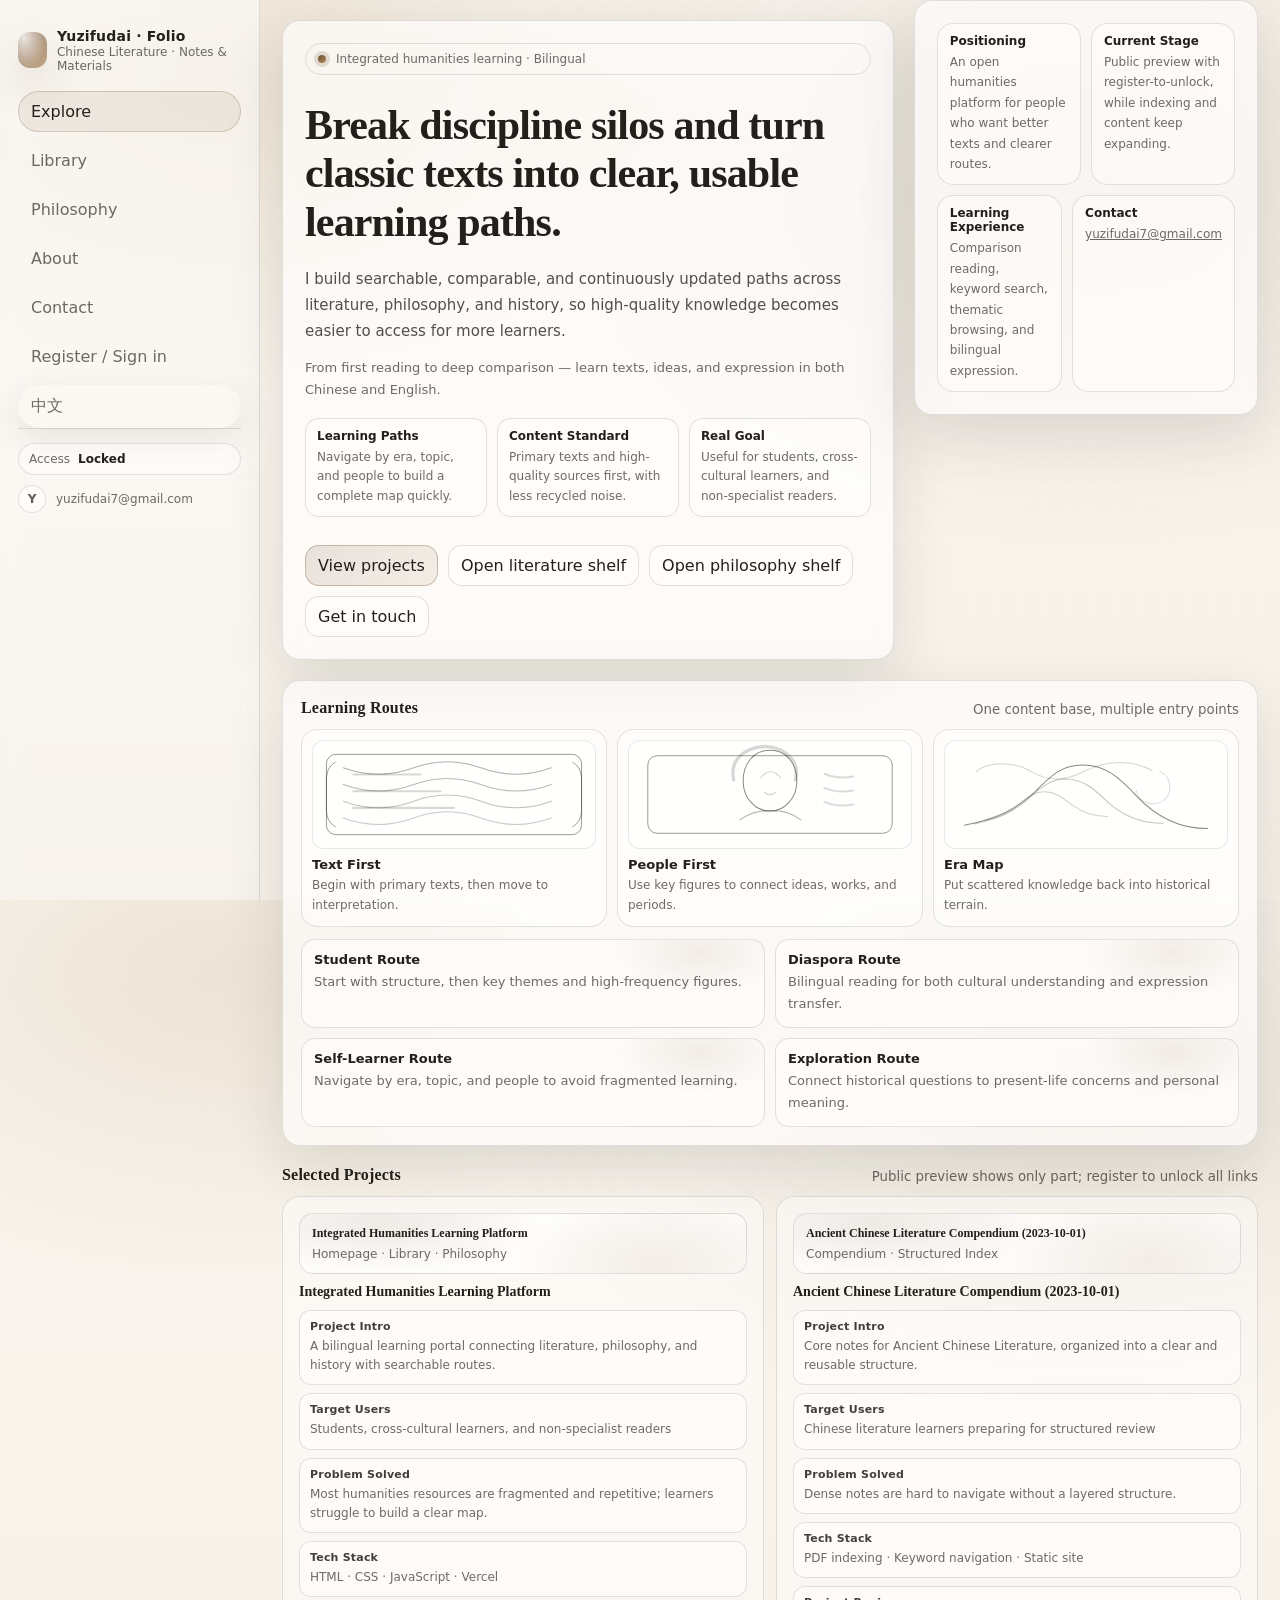
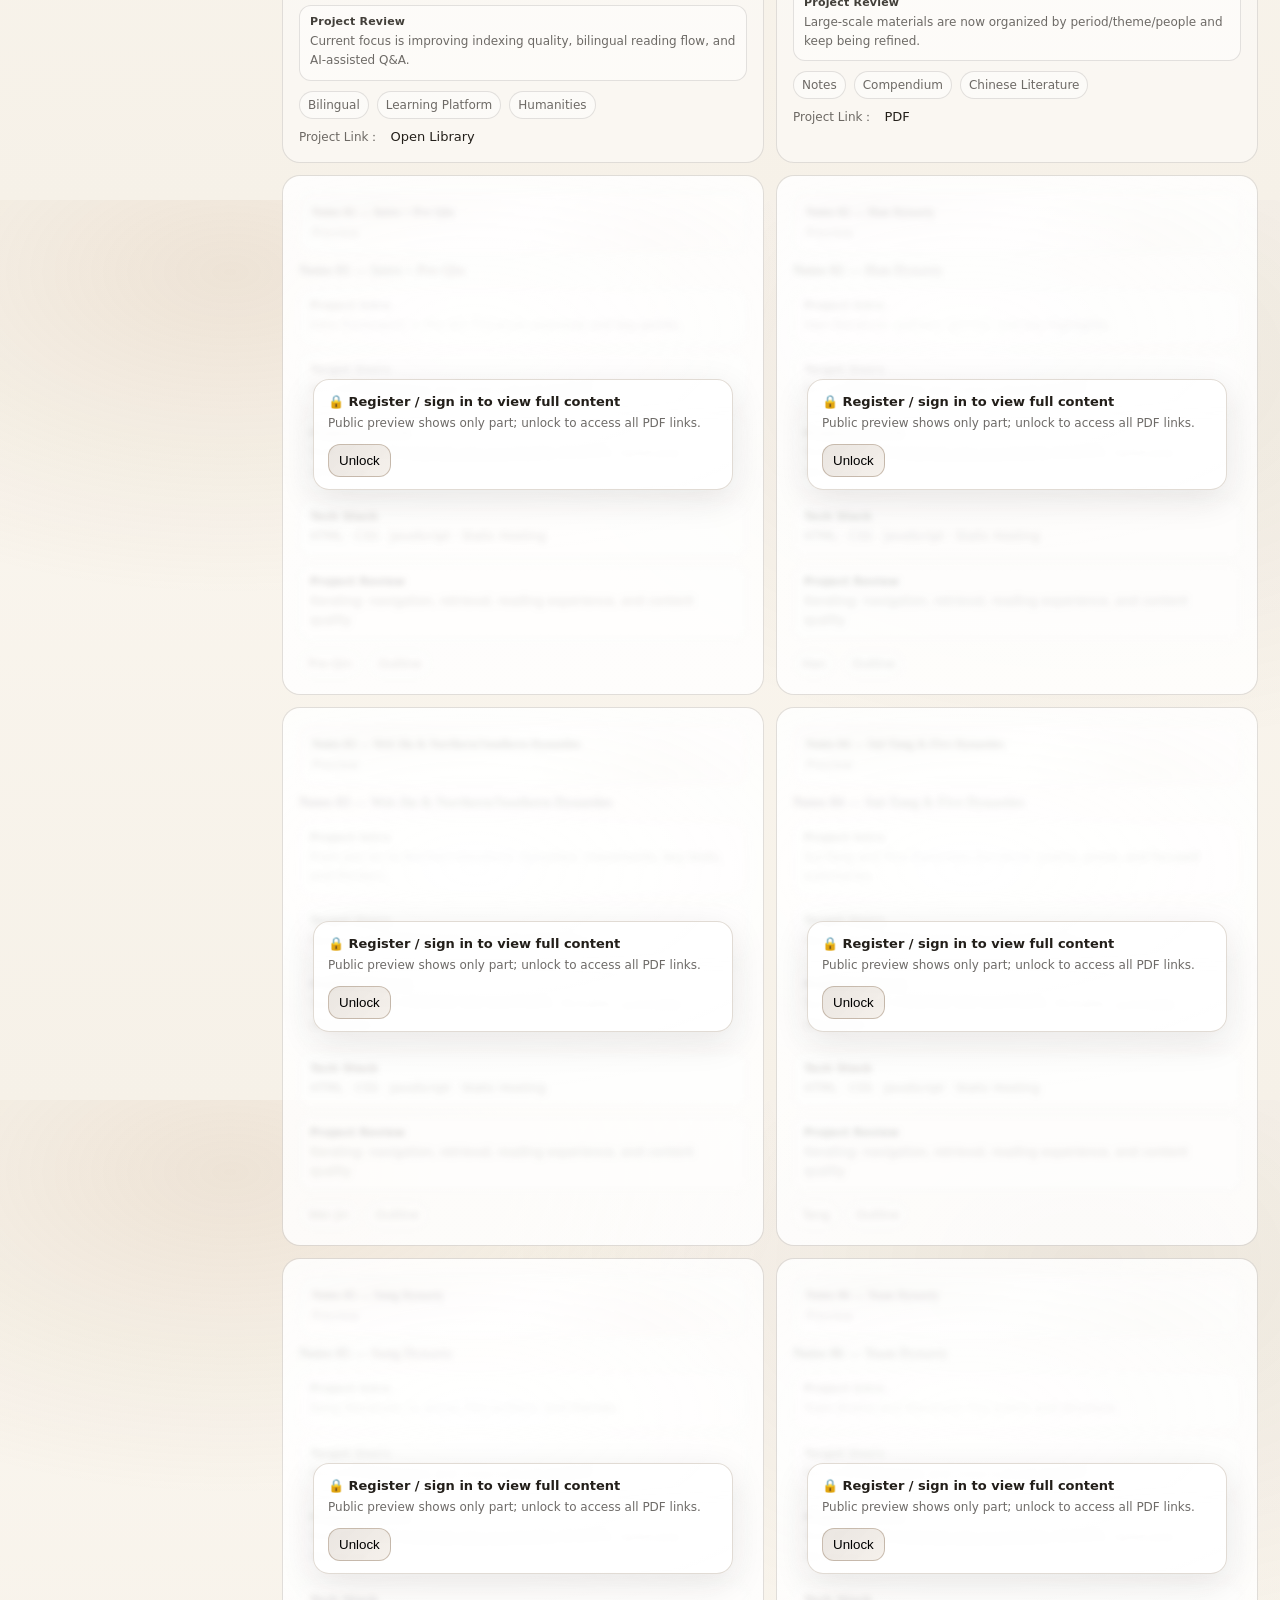
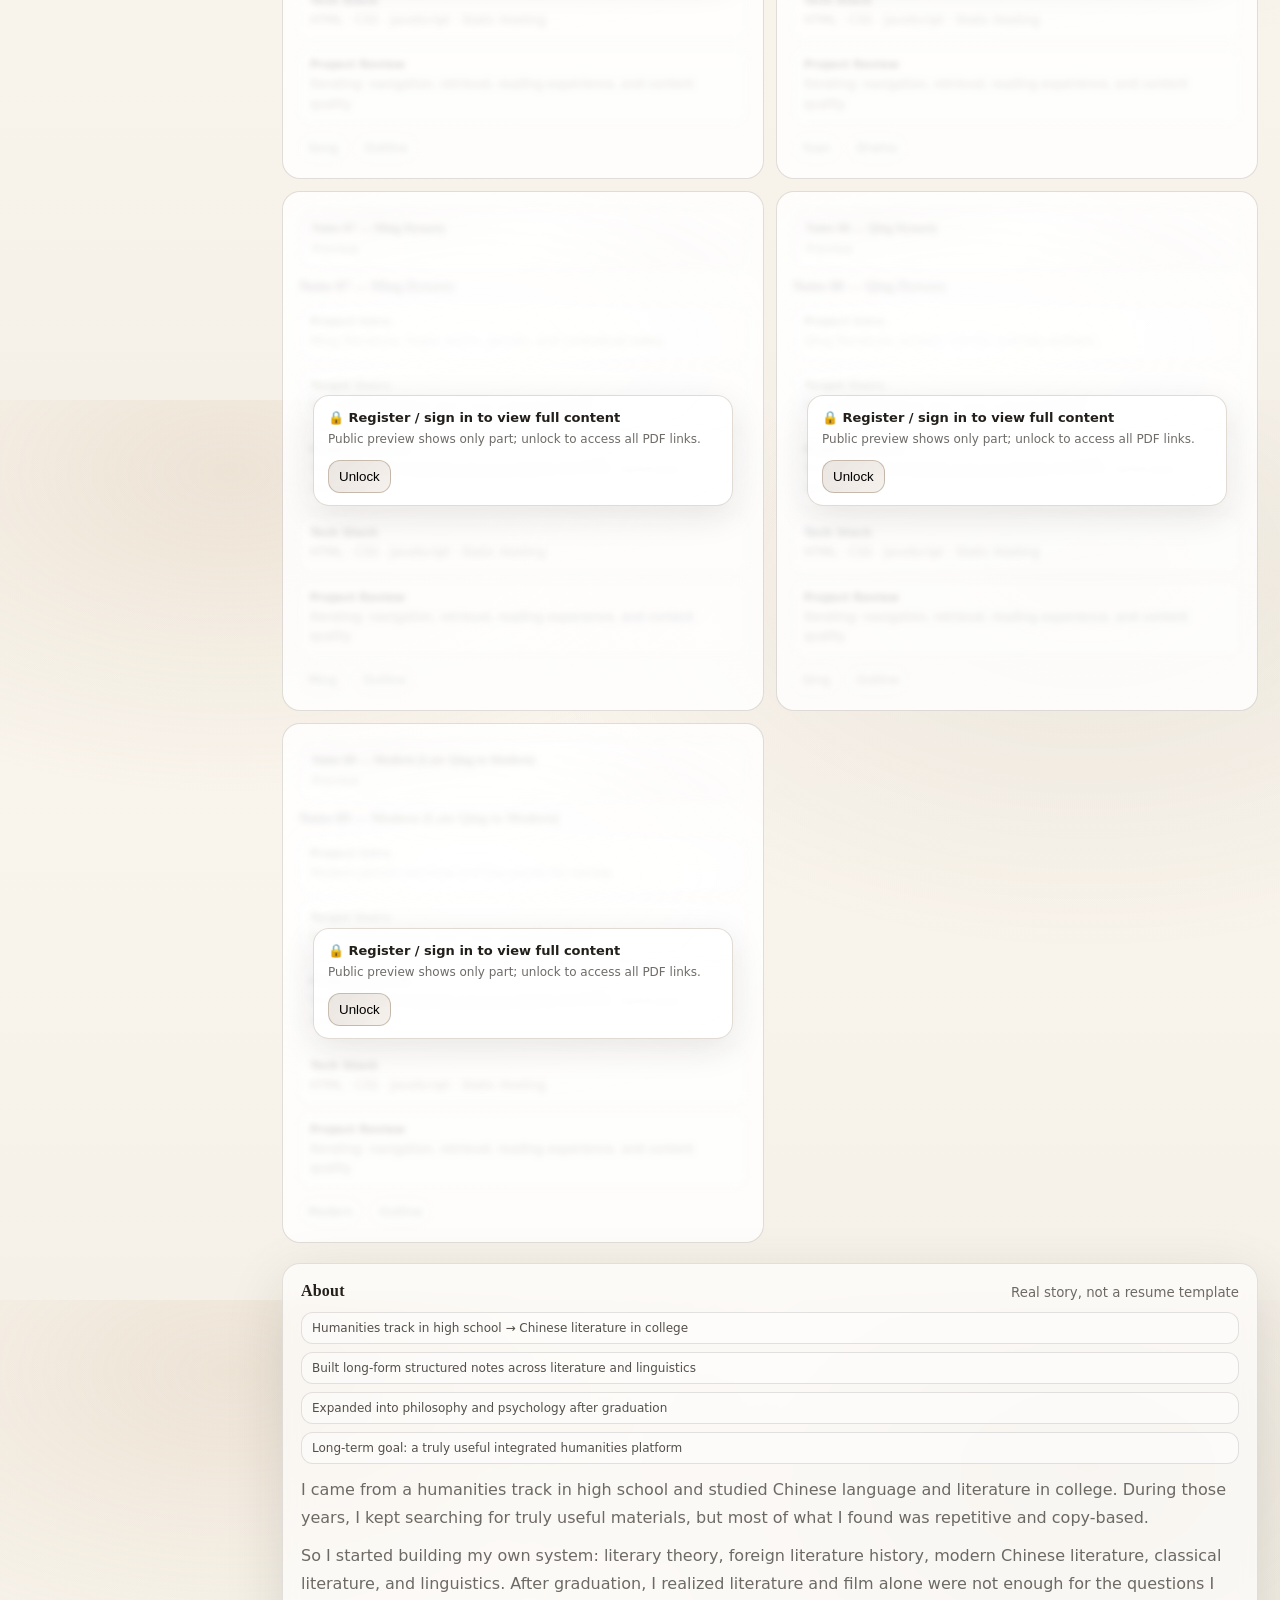
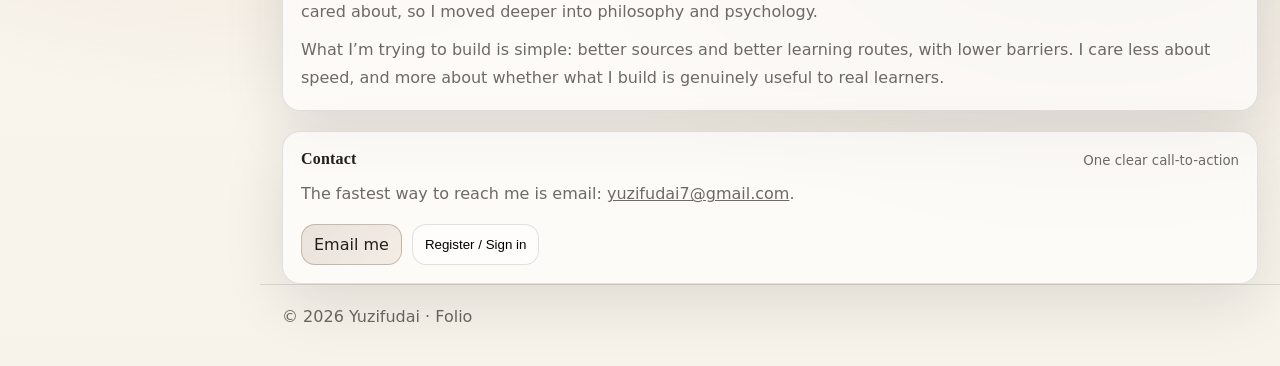
==== commit e39591bf: "feat(design): add line-art visual polish and premium texture" ====
--- a/en/index.html
+++ b/en/index.html
@@ -127,6 +127,23 @@
               <h2>Learning Routes</h2>
               <small>One content base, multiple entry points</small>
             </div>
+            <div class="visual-atlas" aria-label="Line-art guidance">
+              <article class="visual-card">
+                <img src="../assets/img/ink/scroll.svg" alt="Scroll line art" loading="lazy" />
+                <b>Text First</b>
+                <p>Begin with primary texts, then move to interpretation.</p>
+              </article>
+              <article class="visual-card">
+                <img src="../assets/img/ink/portrait.svg" alt="Portrait line art" loading="lazy" />
+                <b>People First</b>
+                <p>Use key figures to connect ideas, works, and periods.</p>
+              </article>
+              <article class="visual-card">
+                <img src="../assets/img/ink/mountain.svg" alt="Mountain line art" loading="lazy" />
+                <b>Era Map</b>
+                <p>Put scattered knowledge back into historical terrain.</p>
+              </article>
+            </div>
             <div class="pathway-grid">
               <article class="pathway-item">
                 <b>Student Route</b>
--- a/assets/css/main.css
+++ b/assets/css/main.css
@@ -32,6 +32,17 @@
     "Helvetica Neue", Arial, sans-serif;
   text-rendering: optimizeLegibility;
 }
+body::before{
+  content:"";
+  position:fixed;
+  inset:0;
+  pointer-events:none;
+  z-index:0;
+  background-image:
+    radial-gradient(rgba(35,31,26,.03) 0.5px, transparent 0.5px);
+  background-size: 3px 3px;
+  opacity:.35;
+}
 ::selection {
   background: rgba(108, 75, 42, 0.24);
   color: var(--text);
@@ -81,6 +92,8 @@
 
 .page {
   min-width: 0;
+  position: relative;
+  z-index: 1;
 }
 
 .nav{
@@ -354,6 +367,37 @@
 .pathway-panel{
   padding:18px;
 }
+.visual-atlas{
+  display:grid;
+  grid-template-columns:repeat(3, minmax(0, 1fr));
+  gap:10px;
+  margin: 2px 0 12px;
+}
+@media (max-width: 900px){
+  .visual-atlas{grid-template-columns:1fr}
+}
+.visual-card{
+  border:1px solid var(--border);
+  border-radius:16px;
+  background: rgba(255,255,255,.56);
+  padding:10px;
+}
+.visual-card img{
+  width:100%;
+  display:block;
+  border:1px solid rgba(35,31,26,.1);
+  border-radius:12px;
+  background: rgba(255,255,255,.72);
+}
+.visual-card b{
+  display:block;
+  font-size:13px;
+  margin:8px 0 4px;
+}
+.visual-card p{
+  font-size:12px;
+  line-height:1.65;
+}
 .pathway-grid{
   display:grid;
   grid-template-columns:repeat(2, minmax(0, 1fr));
@@ -396,6 +440,9 @@
   transform: translateY(-2px);
   box-shadow: 0 16px 40px rgba(35, 31, 26, 0.10);
   border-color: rgba(108, 75, 42, 0.24);
+}
+.project:focus-within{
+  box-shadow: 0 0 0 3px rgba(108, 75, 42, 0.14), 0 16px 40px rgba(35, 31, 26, 0.10);
 }
 .project h3{
   margin:0;
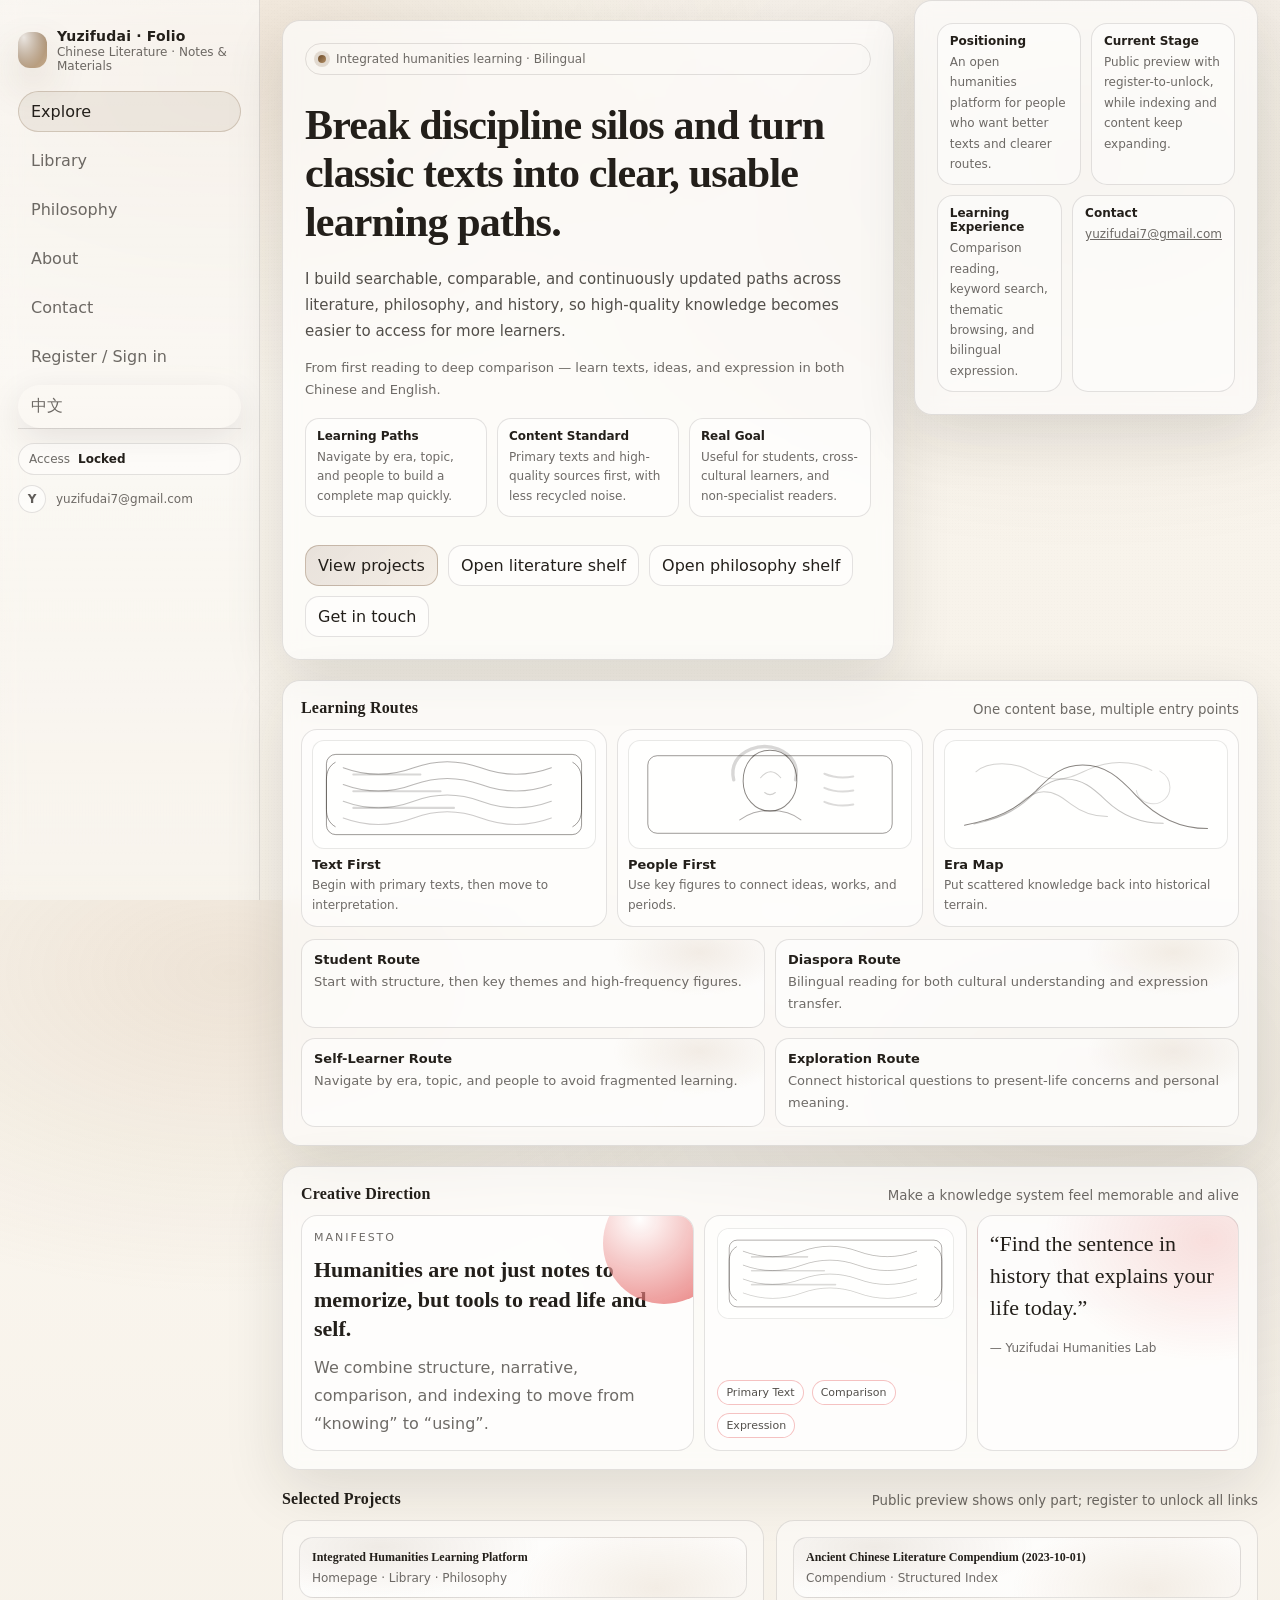
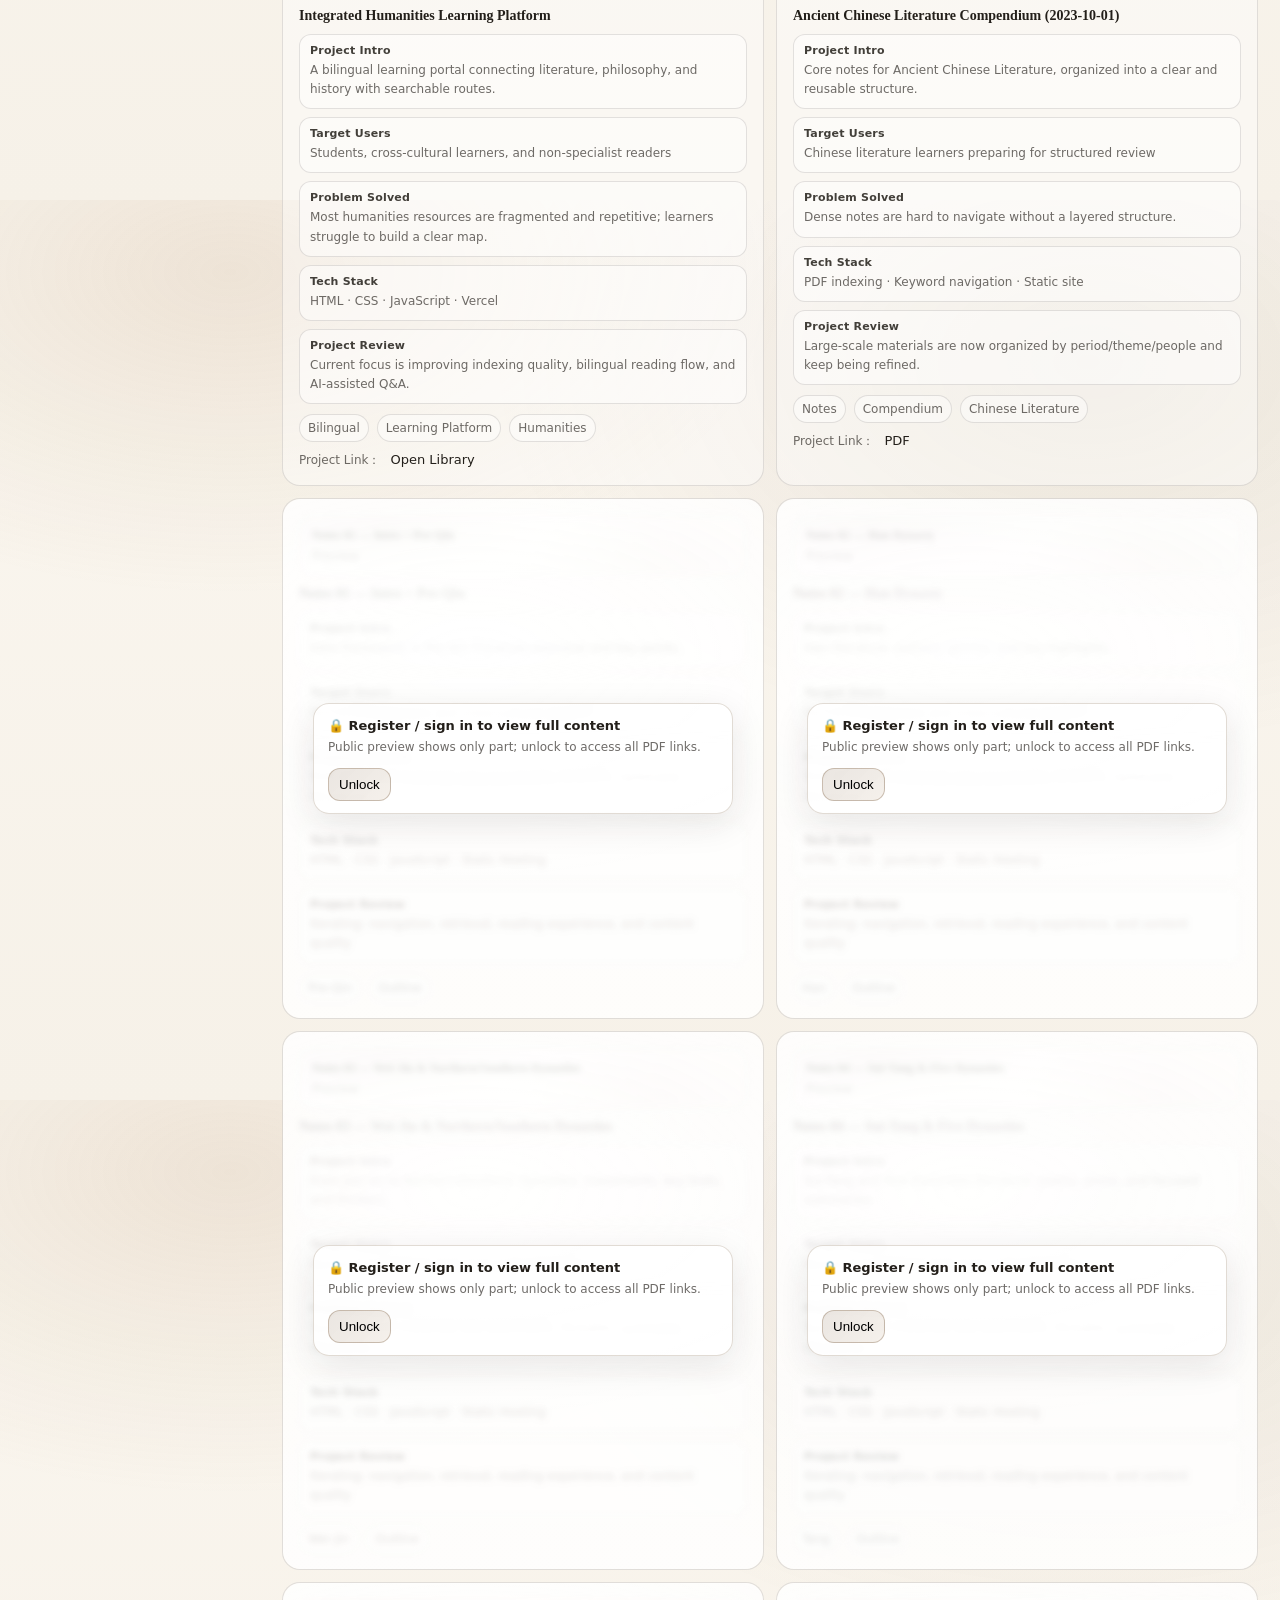
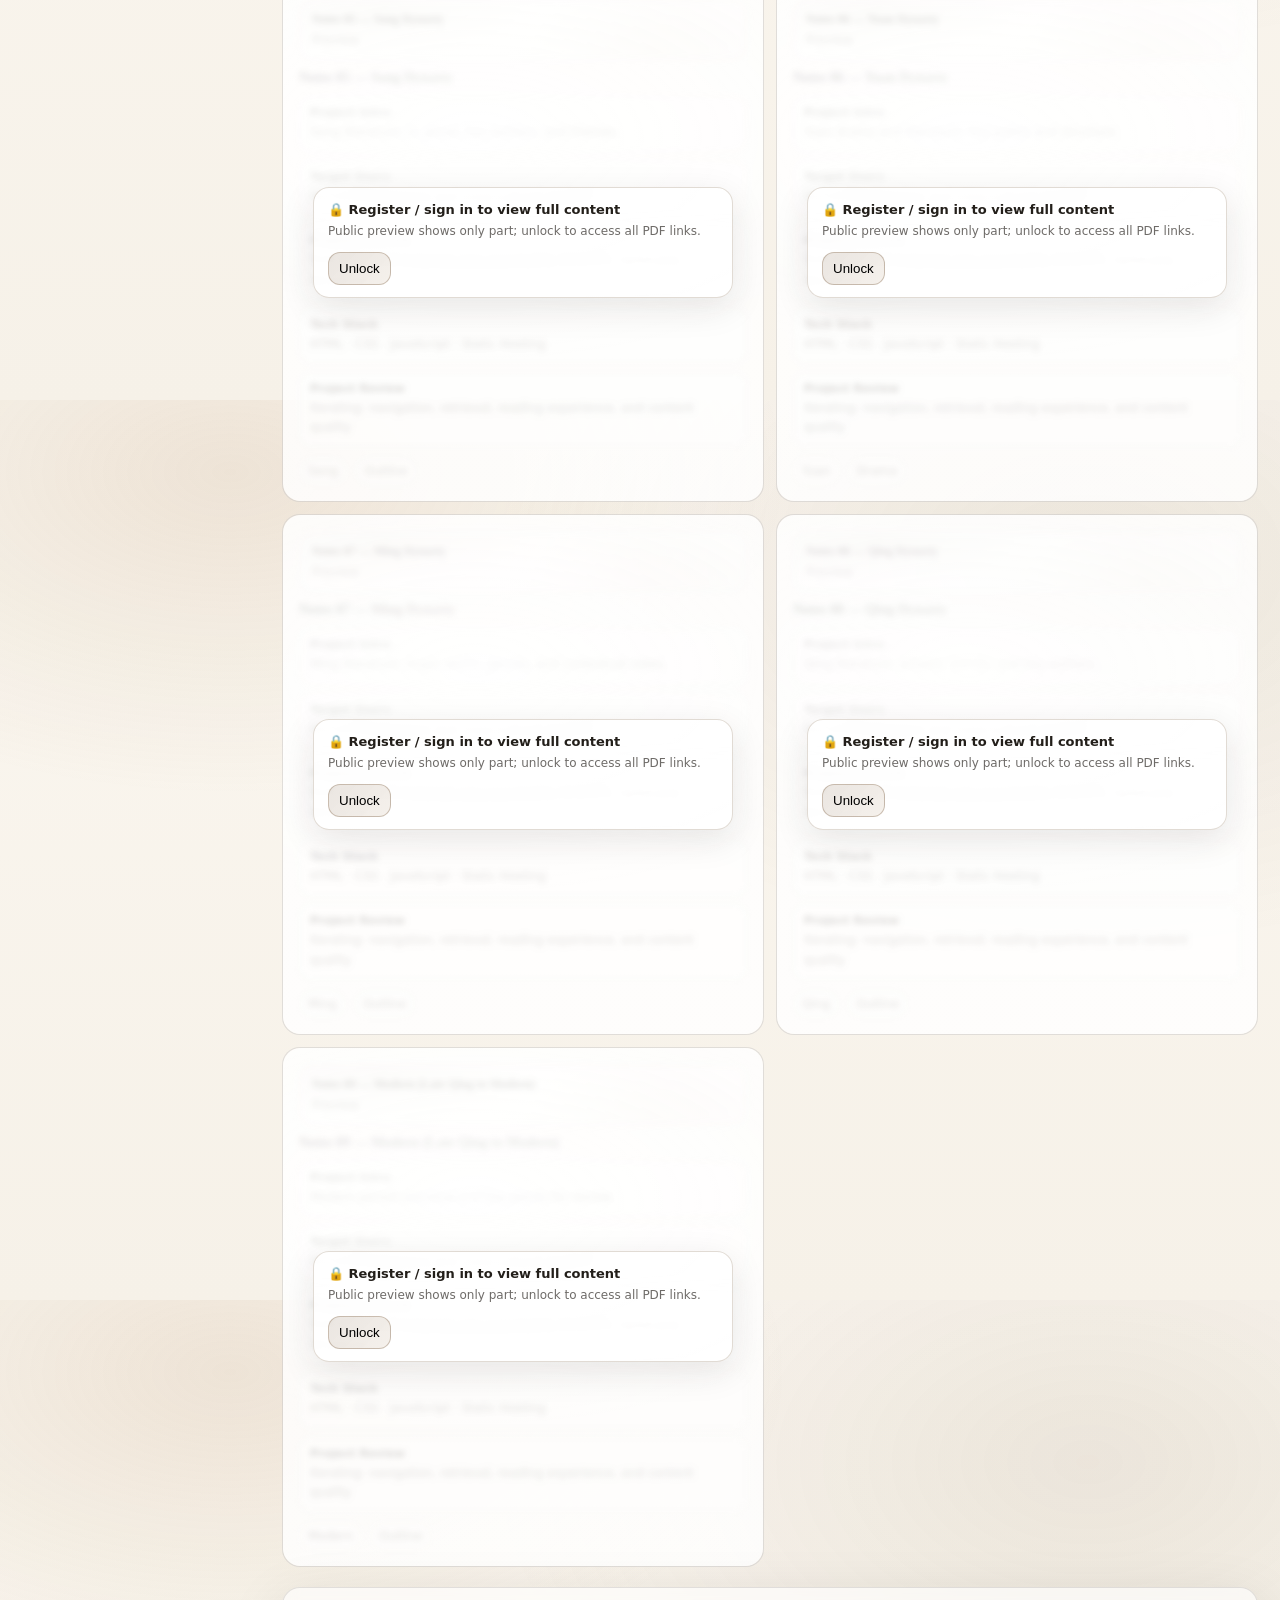
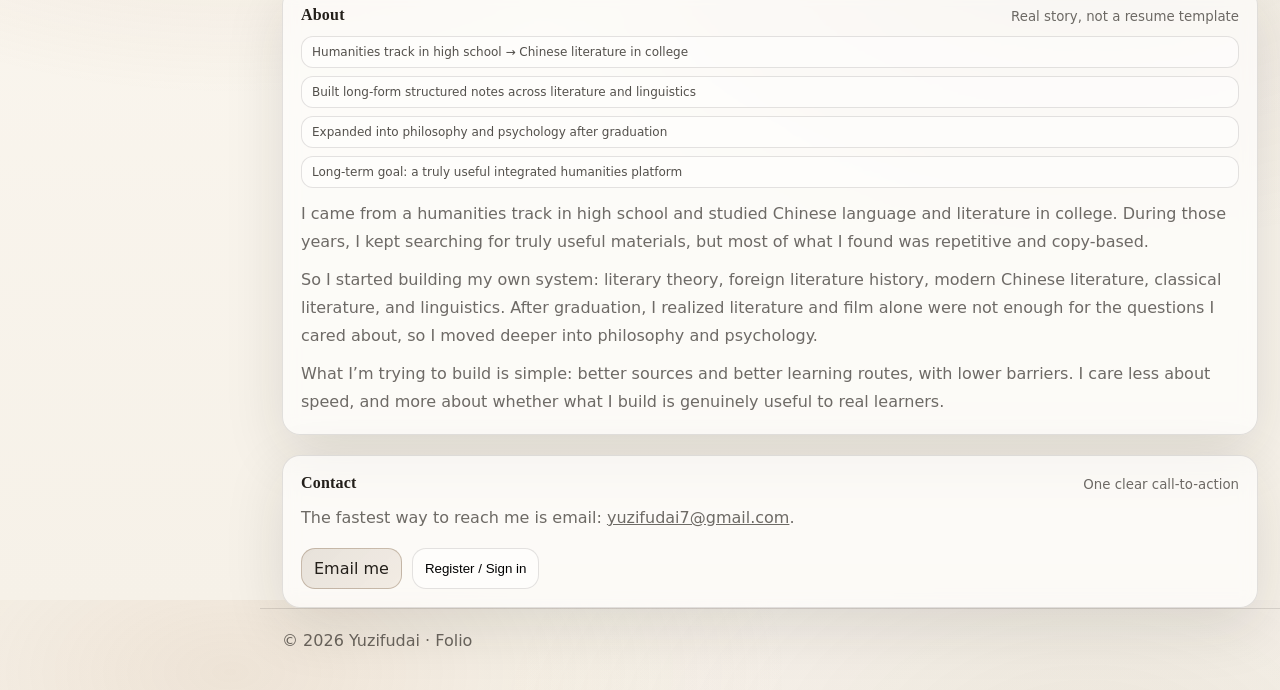
==== commit 2006d5ed: "feat(home): add personalized creative direction section" ====
--- a/en/index.html
+++ b/en/index.html
@@ -164,6 +164,32 @@
             </div>
           </section>
 
+          <section class="card creative-scene">
+            <div class="section-head">
+              <h2>Creative Direction</h2>
+              <small>Make a knowledge system feel memorable and alive</small>
+            </div>
+            <div class="creative-grid">
+              <article class="creative-card creative-card-manifest">
+                <p class="creative-kicker">MANIFESTO</p>
+                <h3>Humanities are not just notes to memorize, but tools to read life and self.</h3>
+                <p>We combine structure, narrative, comparison, and indexing to move from “knowing” to “using”.</p>
+              </article>
+              <article class="creative-card creative-card-lines">
+                <img src="../assets/img/ink/scroll.svg" alt="Scroll line art" loading="lazy" />
+                <div class="creative-tags">
+                  <span>Primary Text</span><span>Comparison</span><span>Expression</span>
+                </div>
+              </article>
+              <article class="creative-card creative-card-quote">
+                <blockquote>
+                  “Find the sentence in history that explains your life today.”
+                </blockquote>
+                <p>— Yuzifudai Humanities Lab</p>
+              </article>
+            </div>
+          </section>
+
           <section id="projects">
             <div class="section-head">
               <h2>Selected Projects</h2>
--- a/assets/css/main.css
+++ b/assets/css/main.css
@@ -12,6 +12,7 @@
   --radius2: 14px;
   --accent: #6c4b2a;
   --accent2: #b08c62;
+  --accent-hot: #d92727;
   --focus: rgba(108, 75, 42, 0.26);
 }
 
@@ -422,6 +423,92 @@
 .pathway-item p{
   font-size:13px;
   line-height:1.7;
+}
+.creative-scene{
+  padding:18px;
+}
+.creative-grid{
+  display:grid;
+  grid-template-columns:1.5fr 1fr 1fr;
+  gap:10px;
+}
+@media (max-width: 980px){
+  .creative-grid{grid-template-columns:1fr}
+}
+.creative-card{
+  border:1px solid var(--border);
+  border-radius:16px;
+  background: rgba(255,255,255,.56);
+  padding:12px;
+  position:relative;
+  overflow:hidden;
+}
+.creative-card-manifest::after{
+  content:"";
+  position:absolute;
+  right:-32px;
+  top:-34px;
+  width:122px;
+  height:122px;
+  border-radius:50%;
+  background: radial-gradient(circle at 30% 30%, rgba(255,255,255,.82), rgba(217,39,39,.72));
+  opacity:.88;
+}
+.creative-kicker{
+  font-size:11px;
+  letter-spacing:.18em;
+  color: rgba(35,31,26,.66);
+  margin:0 0 8px;
+}
+.creative-card h3{
+  margin:0 0 10px;
+  font-size:22px;
+  line-height:1.34;
+  max-width: 34ch;
+  font-family: ui-serif, Georgia, "Times New Roman", Times, "Noto Serif SC", "Songti SC", serif;
+}
+.creative-card-manifest p{
+  max-width: 44ch;
+}
+.creative-card-lines{
+  display:grid;
+  align-content:space-between;
+}
+.creative-card-lines img{
+  width:100%;
+  border-radius:12px;
+  border:1px solid rgba(35,31,26,.1);
+  background: rgba(255,255,255,.72);
+  filter: contrast(1.04) saturate(.9);
+}
+.creative-tags{
+  margin-top:10px;
+  display:flex;
+  gap:8px;
+  flex-wrap:wrap;
+}
+.creative-tags span{
+  font-size:11px;
+  border:1px solid rgba(217,39,39,.28);
+  color: rgba(35,31,26,.78);
+  padding:5px 8px;
+  border-radius:999px;
+  background: rgba(255,255,255,.78);
+}
+.creative-card-quote{
+  background:
+    radial-gradient(240px 180px at 88% 10%, rgba(217,39,39,.14), transparent 68%),
+    rgba(255,255,255,.58);
+}
+.creative-card-quote blockquote{
+  margin:0;
+  font-size:22px;
+  line-height:1.45;
+  font-family: ui-serif, Georgia, "Times New Roman", Times, "Noto Serif SC", "Songti SC", serif;
+}
+.creative-card-quote p{
+  margin-top:14px;
+  font-size:12px;
 }
 .col-6{grid-column:span 6}
 .col-4{grid-column:span 4}
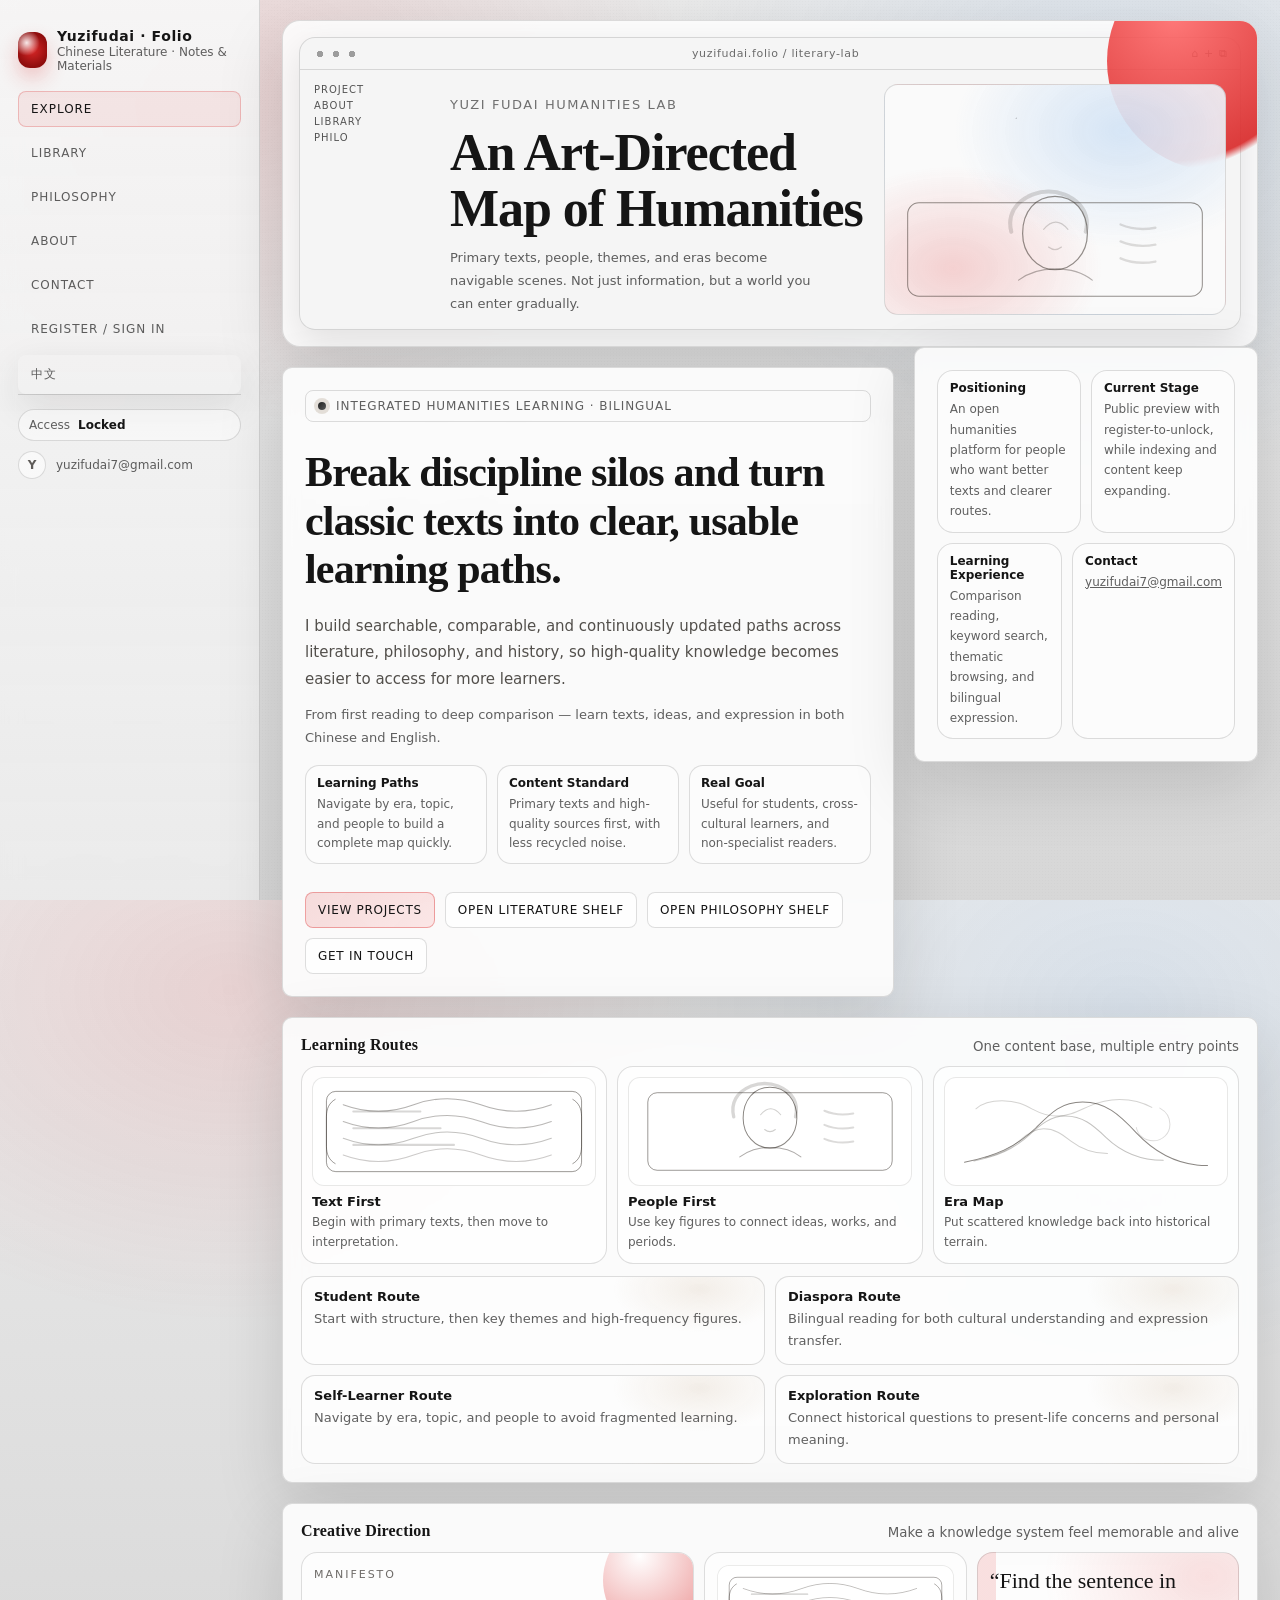
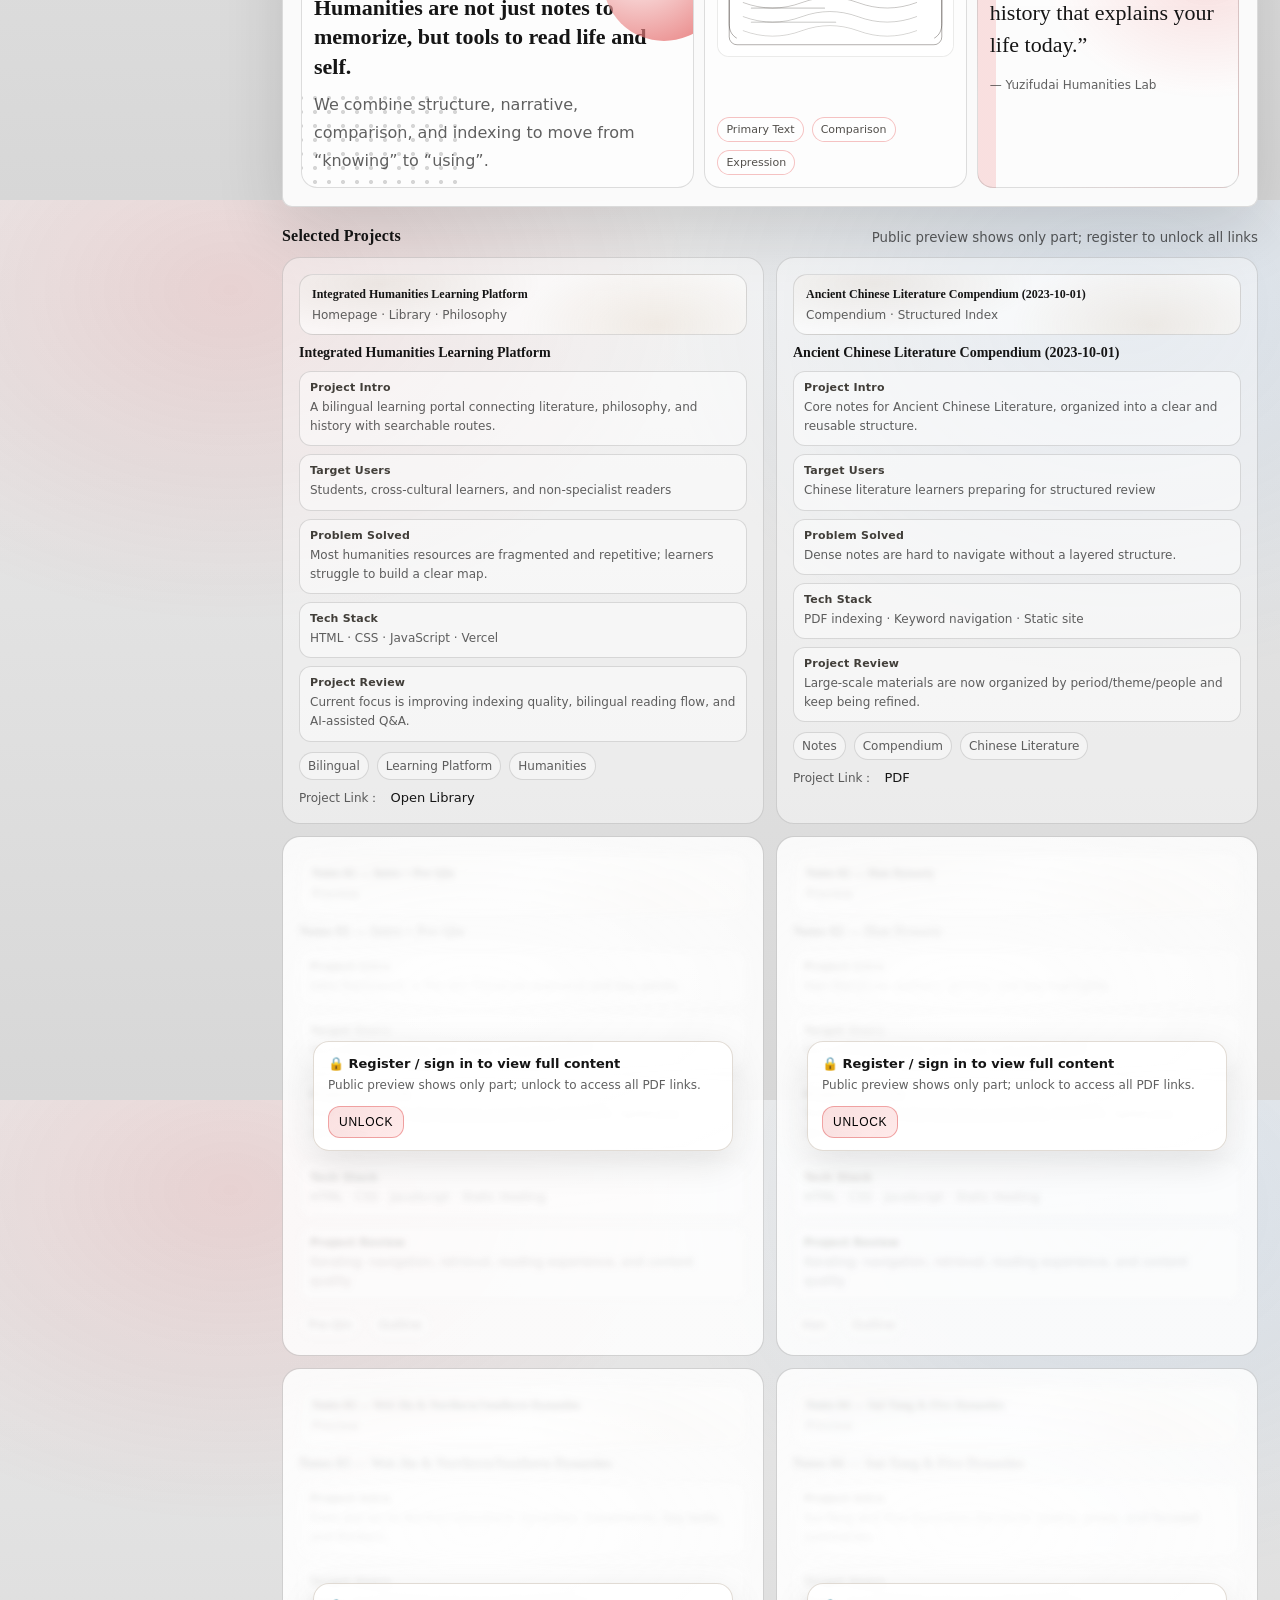
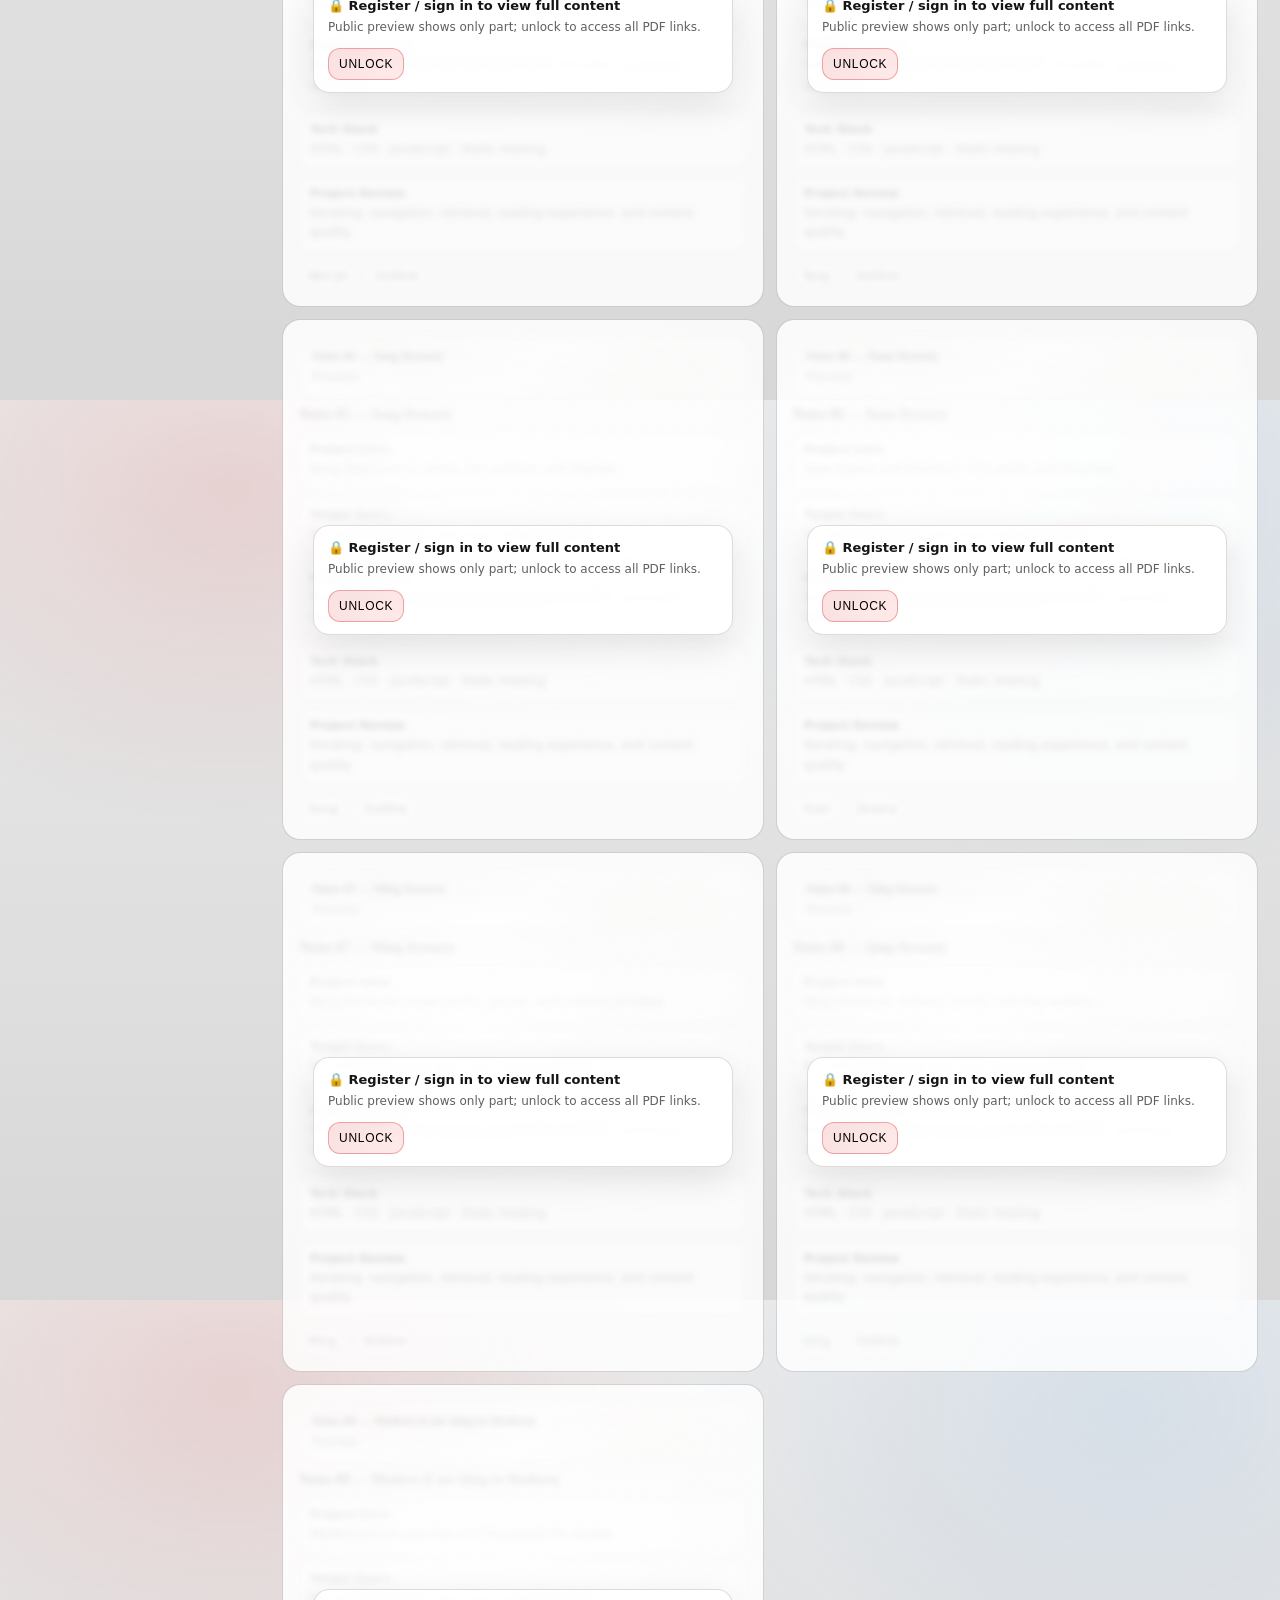
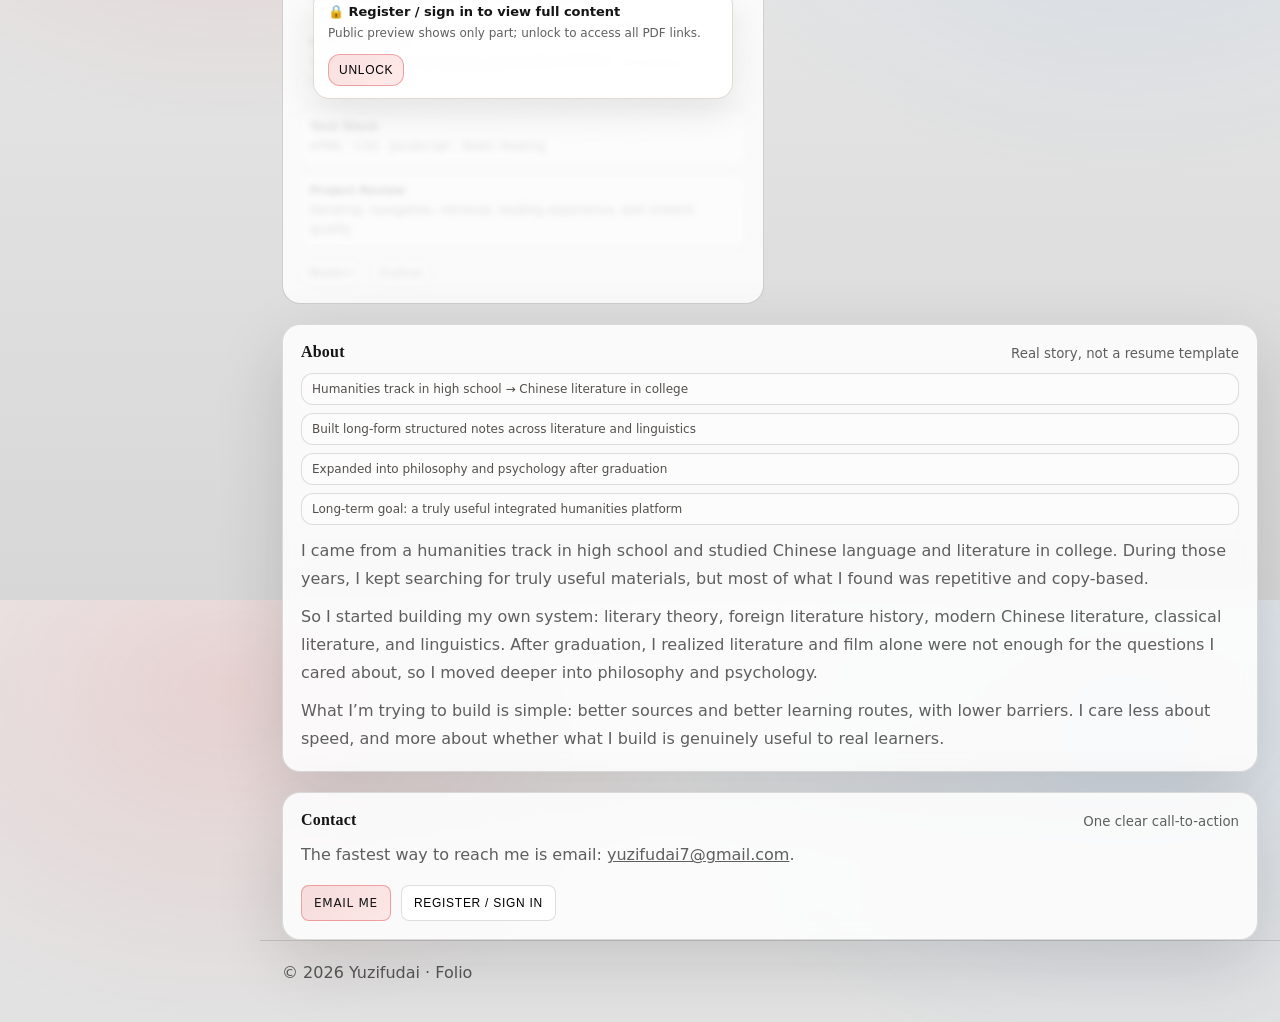
==== commit bae8f6e8: "feat(home): redesign with personalized art-direction aesthetic" ====
--- a/en/index.html
+++ b/en/index.html
@@ -65,6 +65,36 @@
         </header>
 
         <main id="content" class="wrap">
+          <section class="card signature-stage">
+            <div class="signature-window">
+              <div class="window-top">
+                <span class="dots"></span>
+                <span class="window-url">yuzifudai.folio / literary-lab</span>
+                <span class="window-tools">⌂  +  ⧉</span>
+              </div>
+              <div class="window-body">
+                <aside class="window-mini-nav">
+                  <a href="#projects">project</a>
+                  <a href="#about">about</a>
+                  <a href="./library.html">library</a>
+                  <a href="./philo.html">philo</a>
+                </aside>
+                <div class="window-main">
+                  <p class="window-kicker">YUZI FUDAI HUMANITIES LAB</p>
+                  <h2>An Art-Directed<br />Map of Humanities</h2>
+                  <p>
+                    Primary texts, people, themes, and eras become navigable scenes. Not just information, but a world
+                    you can enter gradually.
+                  </p>
+                </div>
+                <div class="window-graphic" aria-hidden="true">
+                  <div class="graphic-star"></div>
+                  <img src="../assets/img/ink/portrait.svg" alt="" loading="lazy" />
+                </div>
+              </div>
+            </div>
+          </section>
+
           <div class="hero">
             <section class="card hero-main">
               <div class="kicker"><span class="kdot"></span> Integrated humanities learning · Bilingual</div>
--- a/assets/css/main.css
+++ b/assets/css/main.css
@@ -1,19 +1,19 @@
 /* Warm editorial theme (static, fast) */
 :root {
-  --bg: #f6f1e8;
-  --bg2: #fbf7f0;
-  --card: rgba(255, 255, 255, 0.62);
-  --text: #231f1a;
-  --muted: rgba(35, 31, 26, 0.66);
-  --border: rgba(35, 31, 26, 0.12);
-  --shadow: 0 18px 60px rgba(35, 31, 26, 0.12);
-  --shadow2: 0 10px 34px rgba(35, 31, 26, 0.10);
+  --bg: #d7d7d7;
+  --bg2: #ebebeb;
+  --card: rgba(253, 253, 253, 0.9);
+  --text: #151515;
+  --muted: rgba(21, 21, 21, 0.68);
+  --border: rgba(21, 21, 21, 0.14);
+  --shadow: 0 22px 68px rgba(12, 12, 12, 0.14);
+  --shadow2: 0 12px 36px rgba(12, 12, 12, 0.1);
   --radius: 18px;
   --radius2: 14px;
-  --accent: #6c4b2a;
-  --accent2: #b08c62;
+  --accent: #202020;
+  --accent2: #5a5a5a;
   --accent-hot: #d92727;
-  --focus: rgba(108, 75, 42, 0.26);
+  --focus: rgba(217, 39, 39, 0.28);
 }
 
 * {
@@ -26,8 +26,8 @@
 body {
   margin: 0;
   color: var(--text);
-  background: radial-gradient(900px 520px at 18% 8%, rgba(176, 140, 98, 0.18), transparent 62%),
-    radial-gradient(1000px 650px at 85% 18%, rgba(108, 75, 42, 0.10), transparent 60%),
+  background: radial-gradient(720px 520px at 18% 10%, rgba(217, 39, 39, 0.12), transparent 64%),
+    radial-gradient(780px 620px at 88% 12%, rgba(66, 143, 226, 0.11), transparent 60%),
     linear-gradient(180deg, var(--bg2), var(--bg));
   font-family: ui-sans-serif, system-ui, -apple-system, "Segoe UI", Roboto, Ubuntu, Cantarell, "Noto Sans",
     "Helvetica Neue", Arial, sans-serif;
@@ -40,9 +40,11 @@
   pointer-events:none;
   z-index:0;
   background-image:
-    radial-gradient(rgba(35,31,26,.03) 0.5px, transparent 0.5px);
-  background-size: 3px 3px;
-  opacity:.35;
+    radial-gradient(rgba(0,0,0,.05) 0.5px, transparent 0.5px),
+    linear-gradient(110deg, rgba(255,255,255,.10), rgba(255,255,255,0) 42%);
+  background-size: 3px 3px, 100% 100%;
+  mix-blend-mode: multiply;
+  opacity:.28;
 }
 ::selection {
   background: rgba(108, 75, 42, 0.24);
@@ -82,7 +84,7 @@
   height: 100vh;
   padding: 26px 18px 18px;
   border-right: 1px solid var(--border);
-  background: linear-gradient(180deg, rgba(255, 255, 255, 0.55), rgba(255, 255, 255, 0.20));
+  background: linear-gradient(180deg, rgba(246, 246, 246, 0.94), rgba(238, 238, 238, 0.85));
   backdrop-filter: blur(10px);
 }
 @media (max-width: 980px) {
@@ -106,11 +108,12 @@
 }
 .logo{
   width:36px;height:36px;border-radius:12px;
-  background: radial-gradient(80% 90% at 20% 15%, rgba(255, 255, 255, 0.85), rgba(255, 255, 255, 0.25)),
-    linear-gradient(135deg, var(--accent), var(--accent2));
-  box-shadow: 0 18px 40px rgba(108, 75, 42, 0.18);
-}
-.brand strong{font-size:14px;letter-spacing:.2px}
+  background:
+    radial-gradient(circle at 30% 30%, rgba(255,255,255,.9), rgba(255,255,255,0) 40%),
+    radial-gradient(circle at 50% 50%, var(--accent-hot), #8f0d0d 72%);
+  box-shadow: 0 10px 20px rgba(217, 39, 39, 0.24);
+}
+.brand strong{font-size:14px;letter-spacing:.6px}
 .brand span{display:block;color:var(--muted);font-size:12px}
 
 /* Topbar (mobile) */
@@ -168,7 +171,10 @@
   font: inherit;
   color: var(--muted);
   padding: 10px 12px;
-  border-radius: 999px;
+  border-radius: 8px;
+  font-size: 12px;
+  letter-spacing: .08em;
+  text-transform: uppercase;
   text-decoration: none;
 }
 .side-nav a:hover,
@@ -178,8 +184,8 @@
   background: rgba(255, 255, 255, 0.45);
 }
 .side-nav .active {
-  border-color: rgba(108, 75, 42, 0.22);
-  background: rgba(108, 75, 42, 0.08);
+  border-color: rgba(217, 39, 39, 0.24);
+  background: rgba(217, 39, 39, 0.08);
   color: var(--text);
 }
 .side-meta {
@@ -228,6 +234,119 @@
   padding: 32px 0 52px;
 }
 
+.signature-stage{
+  padding:16px;
+  position: relative;
+  overflow: hidden;
+}
+.signature-stage::before{
+  content:"";
+  position:absolute;
+  width:220px;
+  height:220px;
+  right:-70px;
+  top:-70px;
+  border-radius:50%;
+  background: radial-gradient(circle at 30% 30%, #ff6a6a, #d92727 66%, rgba(217,39,39,0) 70%);
+  opacity:.9;
+  pointer-events:none;
+}
+.signature-window{
+  border:1px solid var(--border);
+  border-radius:16px;
+  background: rgba(245,245,245,.95);
+  box-shadow: var(--shadow2);
+}
+.window-top{
+  display:grid;
+  grid-template-columns:auto 1fr auto;
+  align-items:center;
+  gap:12px;
+  padding:9px 12px;
+  border-bottom:1px solid var(--border);
+  font-size:11px;
+  color: rgba(21,21,21,.62);
+}
+.dots{
+  width:48px;
+  height:10px;
+  display:inline-block;
+  background:
+    radial-gradient(circle, #9d9d9d 3px, transparent 3px) 0 0/16px 10px;
+}
+.window-url{
+  text-align:center;
+  letter-spacing:.06em;
+}
+.window-tools{
+  letter-spacing:.1em;
+}
+.window-body{
+  display:grid;
+  grid-template-columns:120px 1.1fr .9fr;
+  gap:16px;
+  padding:14px;
+}
+@media (max-width: 900px){
+  .window-body{grid-template-columns:1fr;gap:12px}
+}
+.window-mini-nav{
+  display:grid;
+  align-content:start;
+  gap:5px;
+}
+.window-mini-nav a{
+  font-size:10px;
+  letter-spacing:.1em;
+  text-transform:uppercase;
+  color: rgba(21,21,21,.72);
+  text-decoration:none;
+}
+.window-main h2{
+  margin:0;
+  font-size: clamp(30px, 4.7vw, 52px);
+  line-height:1.08;
+  letter-spacing:-.02em;
+  font-family: ui-serif, Georgia, "Times New Roman", Times, "Noto Serif SC", "Songti SC", serif;
+}
+.window-kicker{
+  margin:0 0 8px;
+  font-size:11px;
+  letter-spacing:.12em;
+  text-transform:uppercase;
+  color: rgba(21,21,21,.6);
+}
+.window-main p{
+  margin-top:10px;
+  max-width:44ch;
+  font-size:13px;
+}
+.window-graphic{
+  position:relative;
+  min-height:220px;
+  border:1px solid var(--border);
+  border-radius:14px;
+  background:
+    radial-gradient(260px 180px at 70% 20%, rgba(66,143,226,.2), transparent 65%),
+    radial-gradient(220px 150px at 20% 80%, rgba(217,39,39,.2), transparent 68%),
+    rgba(251,251,251,.9);
+  display:grid;
+  align-items:end;
+}
+.window-graphic img{
+  width:100%;
+  opacity:.9;
+}
+.graphic-star{
+  position:absolute;
+  left:18%;
+  top:14%;
+  width:140px;
+  height:140px;
+  border:2px solid rgba(21,21,21,.3);
+  clip-path: polygon(50% 0%, 61% 35%, 98% 35%, 68% 57%, 79% 92%, 50% 71%, 21% 92%, 32% 57%, 2% 35%, 39% 35%);
+}
+
 .hero{
   display:grid;
   grid-template-columns:1.6fr .9fr;
@@ -245,6 +364,13 @@
   backdrop-filter: blur(8px);
 }
 .hero .card{padding:22px}
+.hero-main,
+.hero-side,
+.pathway-panel,
+.creative-scene{
+  border-radius: 10px;
+  background: rgba(252,252,252,.94);
+}
 .hero-main{
   display:grid;
   gap:12px;
@@ -285,9 +411,11 @@
 }
 .kicker{
   display:inline-flex;align-items:center;gap:10px;
-  padding:8px 12px;border-radius:999px;
+  padding:8px 12px;border-radius:8px;
   border:1px solid var(--border);
   color:var(--muted);font-size:12px;
+  text-transform: uppercase;
+  letter-spacing: .08em;
 }
 .kdot{
   width:8px;height:8px;border-radius:999px;
@@ -312,13 +440,16 @@
 .btn{
   display:inline-flex;align-items:center;gap:10px;
   text-decoration:none;
-  padding:10px 12px;border-radius:14px;
-  border:1px solid var(--border);
-  background: rgba(255, 255, 255, 0.50);
+  padding:10px 12px;border-radius:8px;
+  border:1px solid var(--border);
+  background: rgba(255, 255, 255, 0.88);
+  font-size: 12px;
+  letter-spacing: .06em;
+  text-transform: uppercase;
 }
 .btn.primary{
-  border-color: rgba(108, 75, 42, 0.30);
-  background: linear-gradient(135deg, rgba(108, 75, 42, 0.14), rgba(176, 140, 98, 0.12));
+  border-color: rgba(217, 39, 39, 0.36);
+  background: linear-gradient(135deg, rgba(217, 39, 39, 0.14), rgba(255, 114, 114, 0.15));
 }
 .btn:hover {
   transform: translateY(-1px);
@@ -454,6 +585,17 @@
   background: radial-gradient(circle at 30% 30%, rgba(255,255,255,.82), rgba(217,39,39,.72));
   opacity:.88;
 }
+.creative-card-manifest::before{
+  content:"";
+  position:absolute;
+  left:-22px;
+  bottom:-24px;
+  width:180px;
+  height:120px;
+  background:
+    radial-gradient(circle, rgba(21,21,21,.78) 2px, transparent 2.2px) 0 0/14px 14px;
+  opacity:.22;
+}
 .creative-kicker{
   font-size:11px;
   letter-spacing:.18em;
@@ -497,6 +639,7 @@
 }
 .creative-card-quote{
   background:
+    linear-gradient(90deg, rgba(217,39,39,.14) 0 18px, transparent 18px 100%),
     radial-gradient(240px 180px at 88% 10%, rgba(217,39,39,.14), transparent 68%),
     rgba(255,255,255,.58);
 }
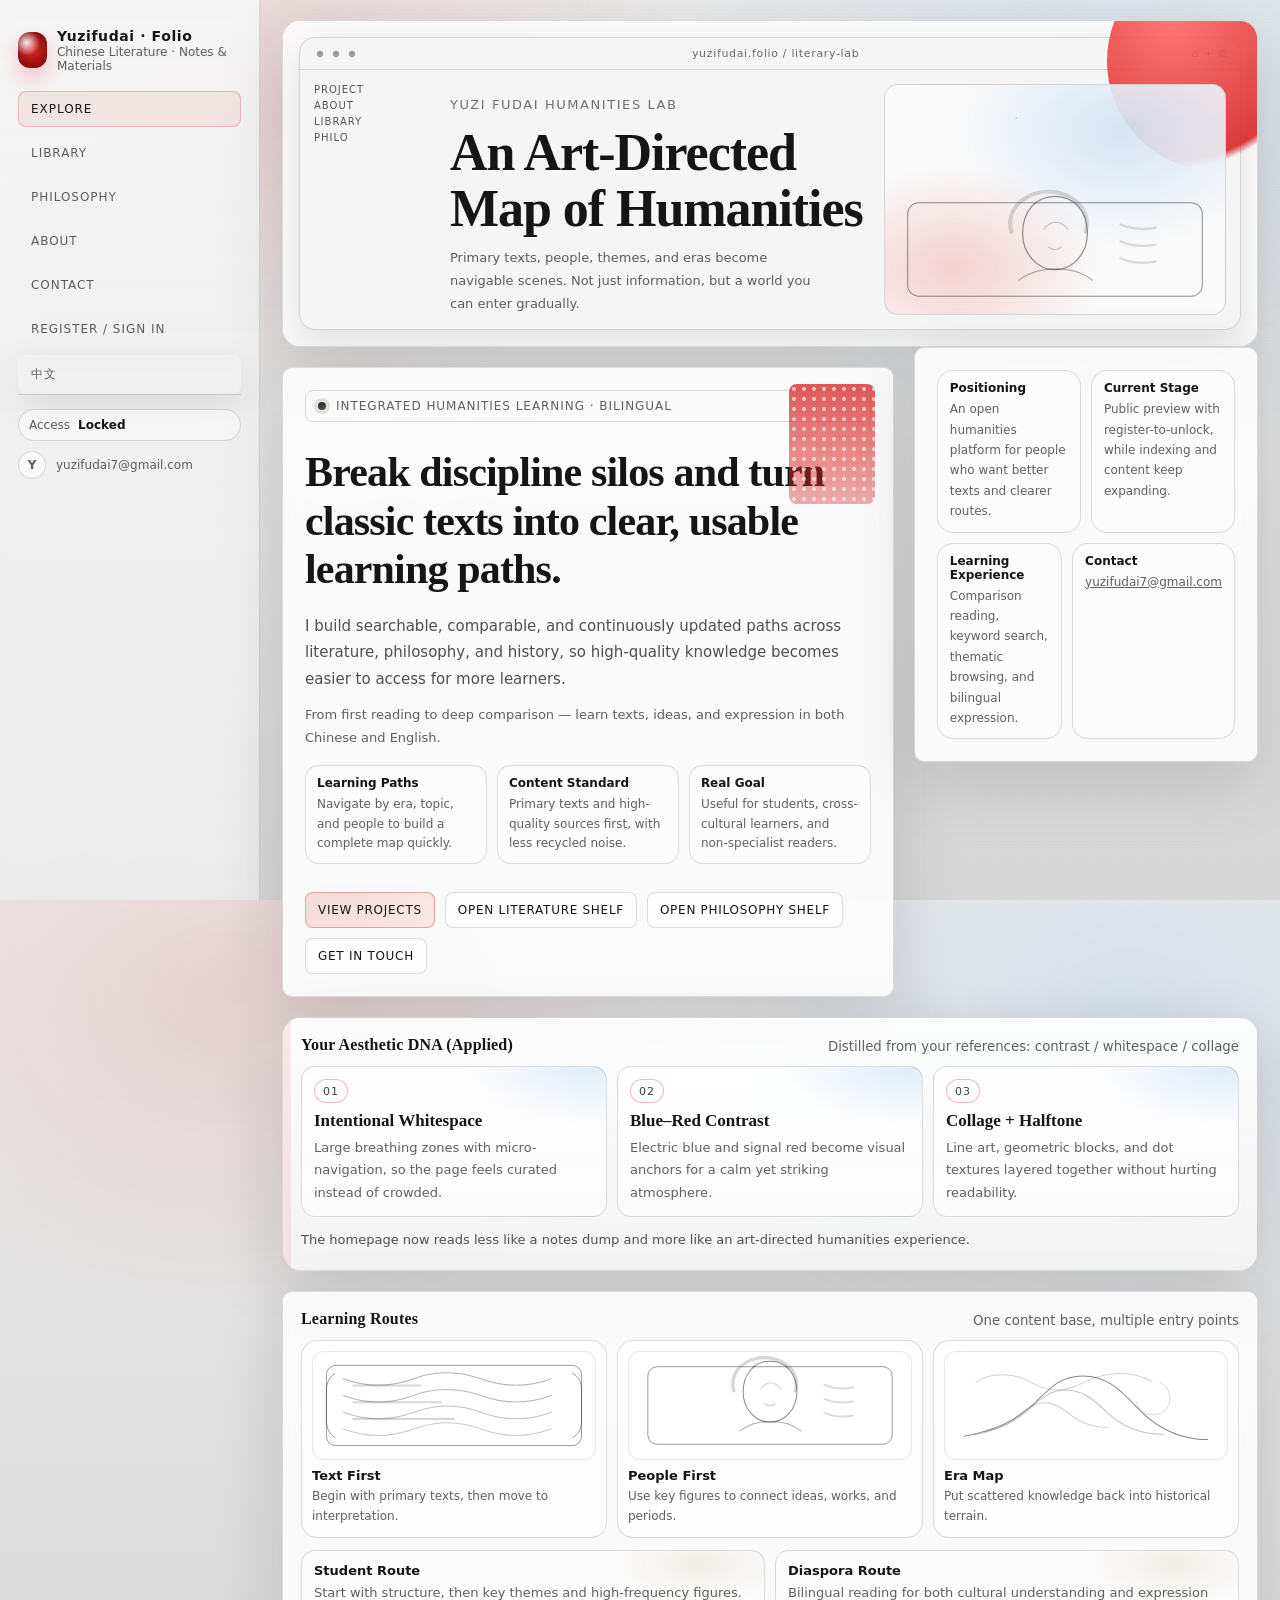
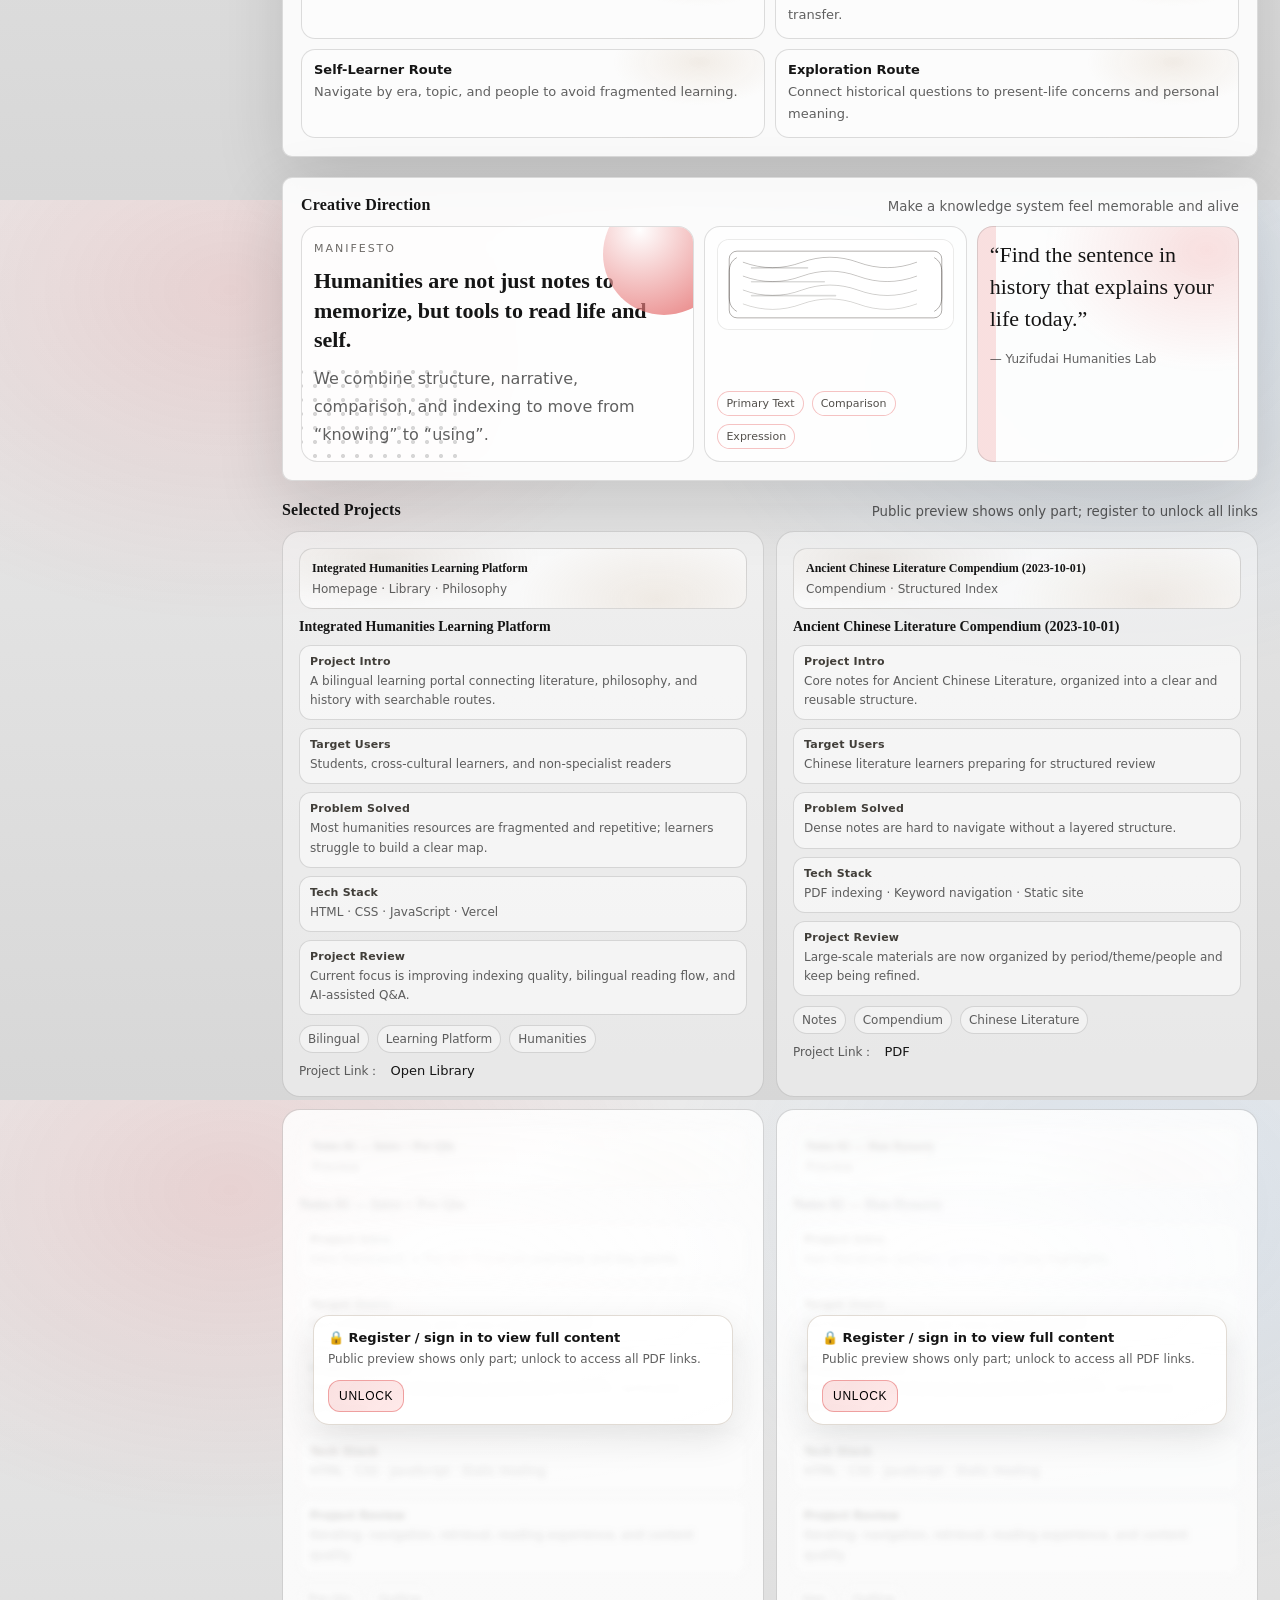
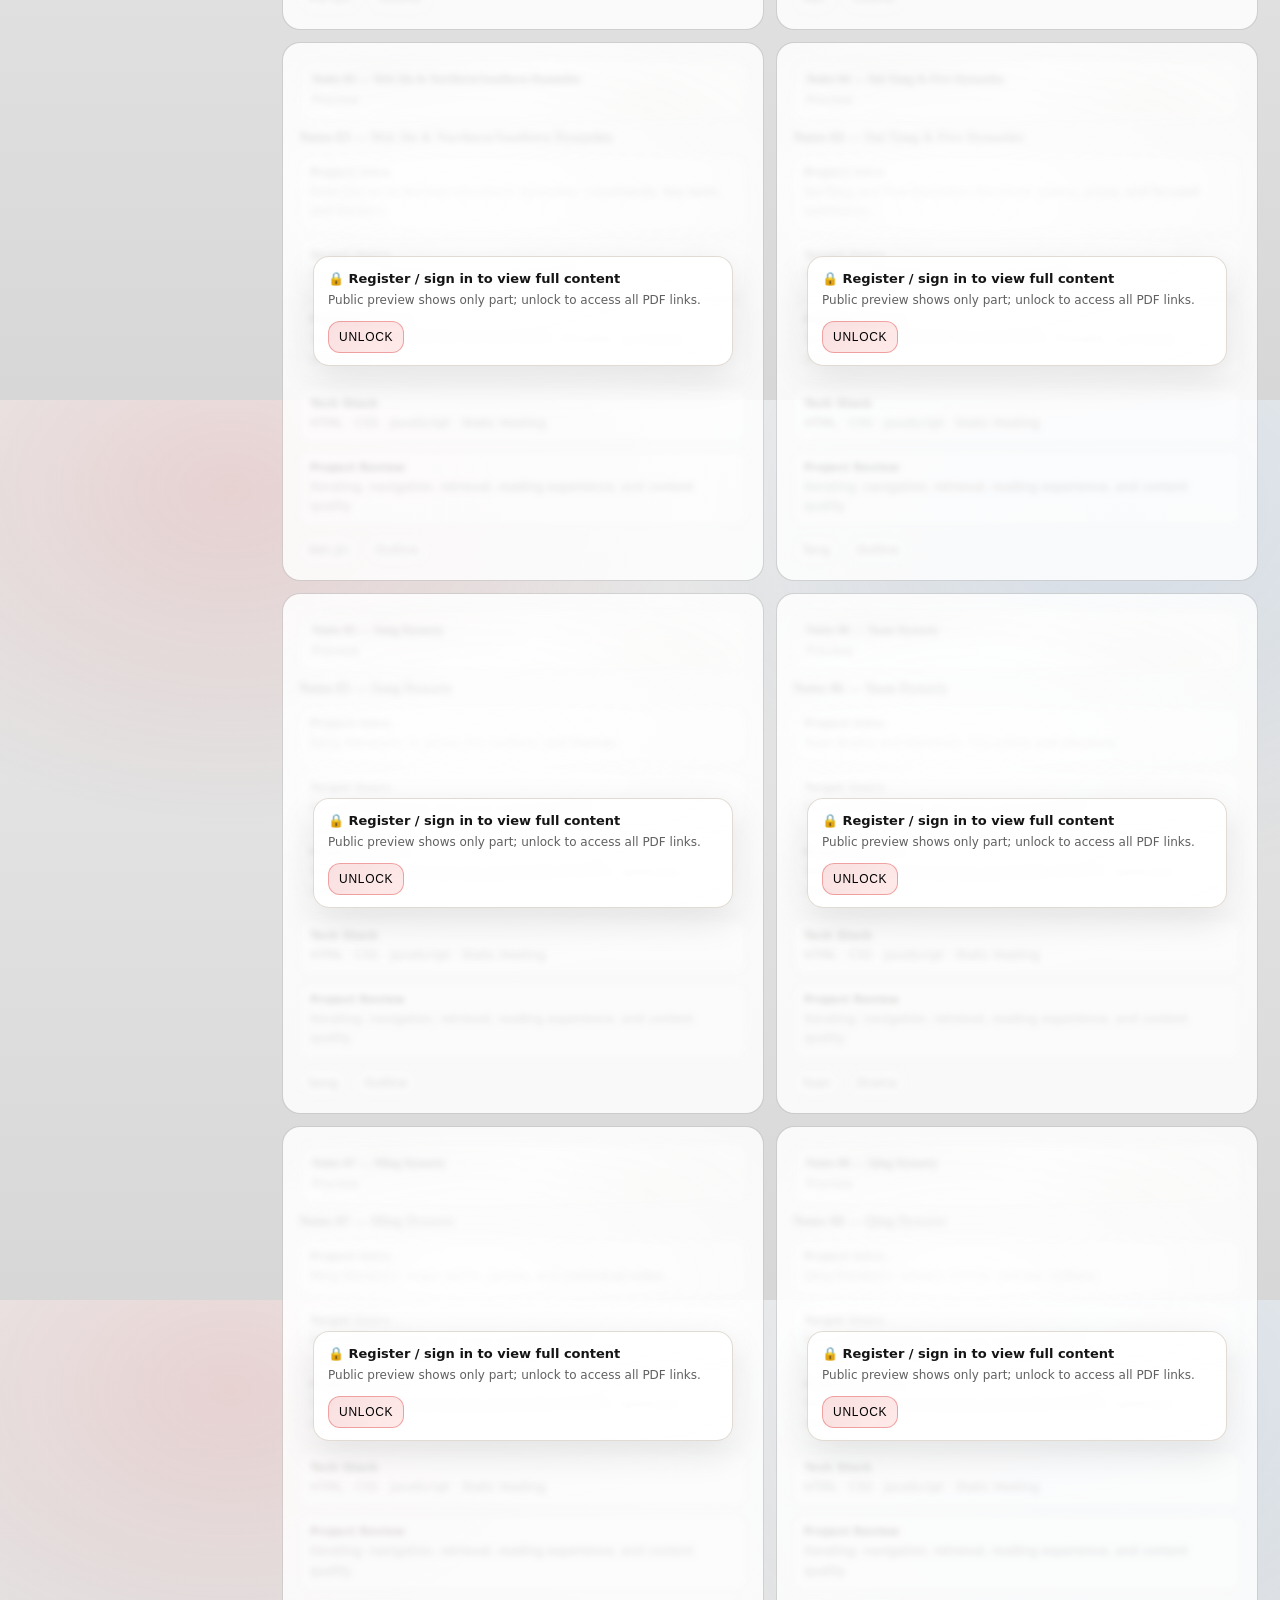
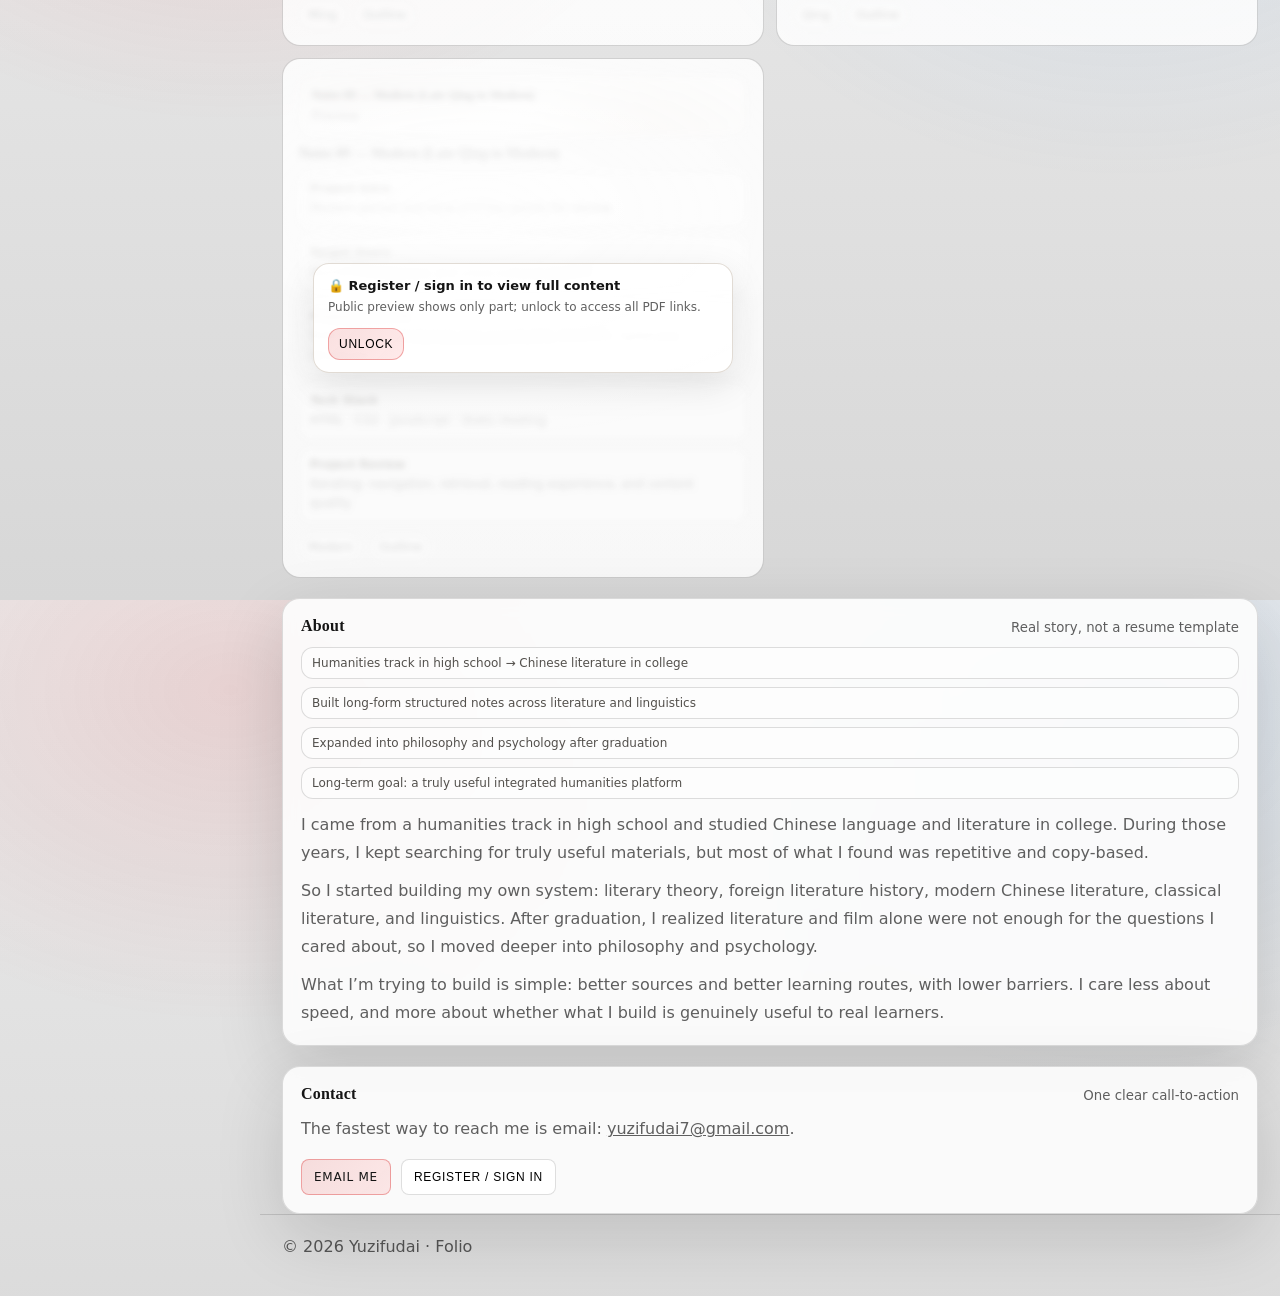
==== commit 31bf9853: "feat(home): apply personalized aesthetic DNA section" ====
--- a/en/index.html
+++ b/en/index.html
@@ -151,6 +151,31 @@
               </div>
             </aside>
           </div>
+
+          <section class="card taste-map">
+            <div class="section-head">
+              <h2>Your Aesthetic DNA (Applied)</h2>
+              <small>Distilled from your references: contrast / whitespace / collage</small>
+            </div>
+            <div class="taste-grid">
+              <article class="taste-card">
+                <span class="taste-no">01</span>
+                <h3>Intentional Whitespace</h3>
+                <p>Large breathing zones with micro-navigation, so the page feels curated instead of crowded.</p>
+              </article>
+              <article class="taste-card">
+                <span class="taste-no">02</span>
+                <h3>Blue–Red Contrast</h3>
+                <p>Electric blue and signal red become visual anchors for a calm yet striking atmosphere.</p>
+              </article>
+              <article class="taste-card">
+                <span class="taste-no">03</span>
+                <h3>Collage + Halftone</h3>
+                <p>Line art, geometric blocks, and dot textures layered together without hurting readability.</p>
+              </article>
+            </div>
+            <p class="taste-note">The homepage now reads less like a notes dump and more like an art-directed humanities experience.</p>
+          </section>
 
           <section class="card pathway-panel">
             <div class="section-head">
--- a/assets/css/main.css
+++ b/assets/css/main.css
@@ -374,6 +374,22 @@
 .hero-main{
   display:grid;
   gap:12px;
+  position: relative;
+  overflow: hidden;
+}
+.hero-main::before{
+  content:"";
+  position:absolute;
+  right:18px;
+  top:16px;
+  width:86px;
+  height:120px;
+  background:
+    radial-gradient(circle at 5px 5px, rgba(255,255,255,.62) 2px, rgba(255,255,255,0) 2.2px) 0 0/10px 10px,
+    linear-gradient(180deg, rgba(217,39,39,.86), rgba(217,39,39,.42));
+  border-radius: 8px;
+  opacity:.9;
+  pointer-events:none;
 }
 .hero-lead{
   font-size:15px;
@@ -480,6 +496,58 @@
 }
 .chip b{display:block;font-size:12px}
 .chip span{display:block;color:var(--muted);font-size:12px;margin-top:4px}
+
+.taste-map{
+  margin-top:20px;
+  padding:18px;
+  background:
+    linear-gradient(90deg, rgba(217,39,39,.09) 0 8px, transparent 8px 100%),
+    linear-gradient(180deg, rgba(255,255,255,.92), rgba(246,246,246,.86));
+}
+.taste-grid{
+  display:grid;
+  grid-template-columns:repeat(3, minmax(0, 1fr));
+  gap:10px;
+}
+@media (max-width: 900px){
+  .taste-grid{grid-template-columns:1fr}
+}
+.taste-card{
+  border:1px solid var(--border);
+  border-radius:14px;
+  padding:12px;
+  background:
+    radial-gradient(180px 80px at 95% 0%, rgba(66,143,226,.16), transparent 72%),
+    rgba(255,255,255,.68);
+}
+.taste-no{
+  display:inline-flex;
+  align-items:center;
+  justify-content:center;
+  min-width:34px;
+  height:24px;
+  padding:0 8px;
+  border-radius:999px;
+  border:1px solid rgba(217,39,39,.32);
+  color: rgba(21,21,21,.82);
+  font-size:11px;
+  letter-spacing:.08em;
+  background: rgba(255,255,255,.85);
+}
+.taste-card h3{
+  margin:8px 0 6px;
+  font-size:17px;
+  font-family: ui-serif, Georgia, "Times New Roman", Times, "Noto Serif SC", "Songti SC", serif;
+}
+.taste-card p{
+  font-size:13px;
+  line-height:1.72;
+}
+.taste-note{
+  margin-top:12px;
+  font-size:13px;
+  color: rgba(21,21,21,.74);
+}
 
 section{margin-top:20px}
 .section-head{display:flex;align-items:end;justify-content:space-between;gap:12px;margin:0 0 12px}
